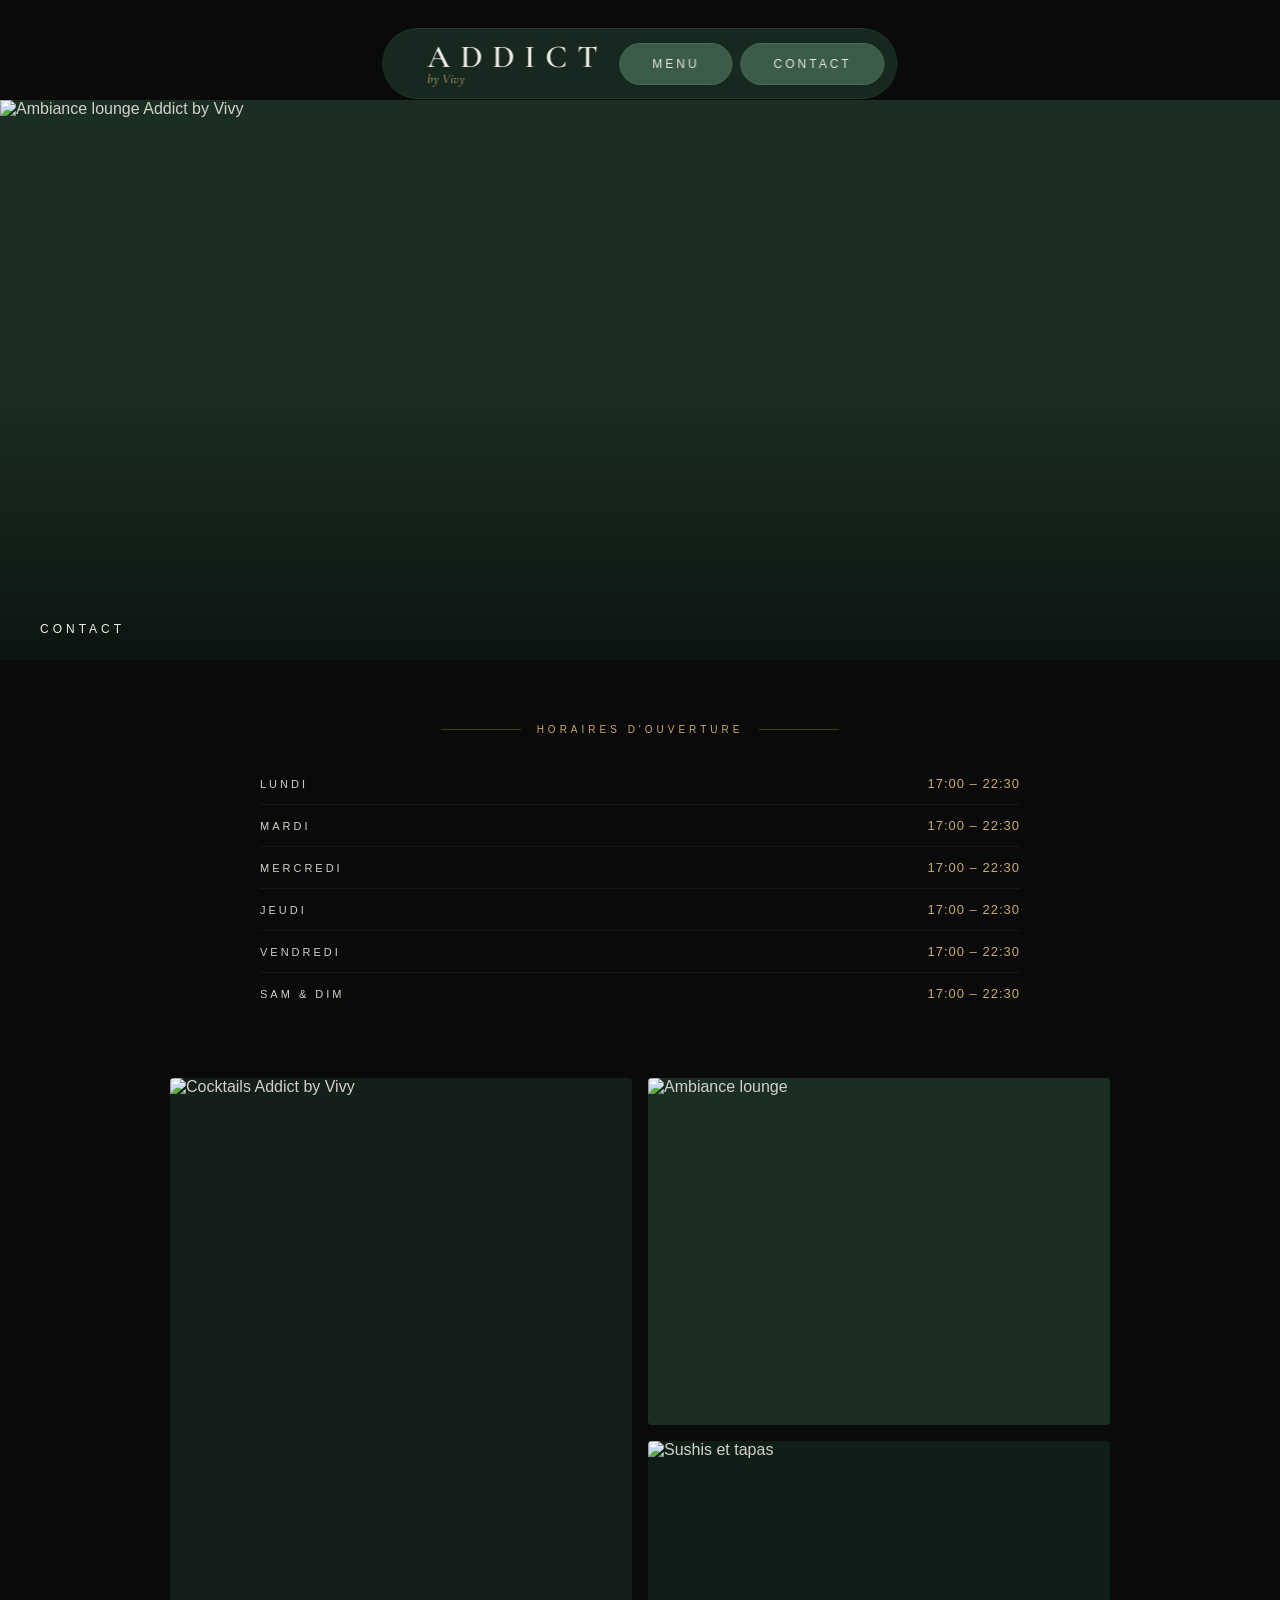
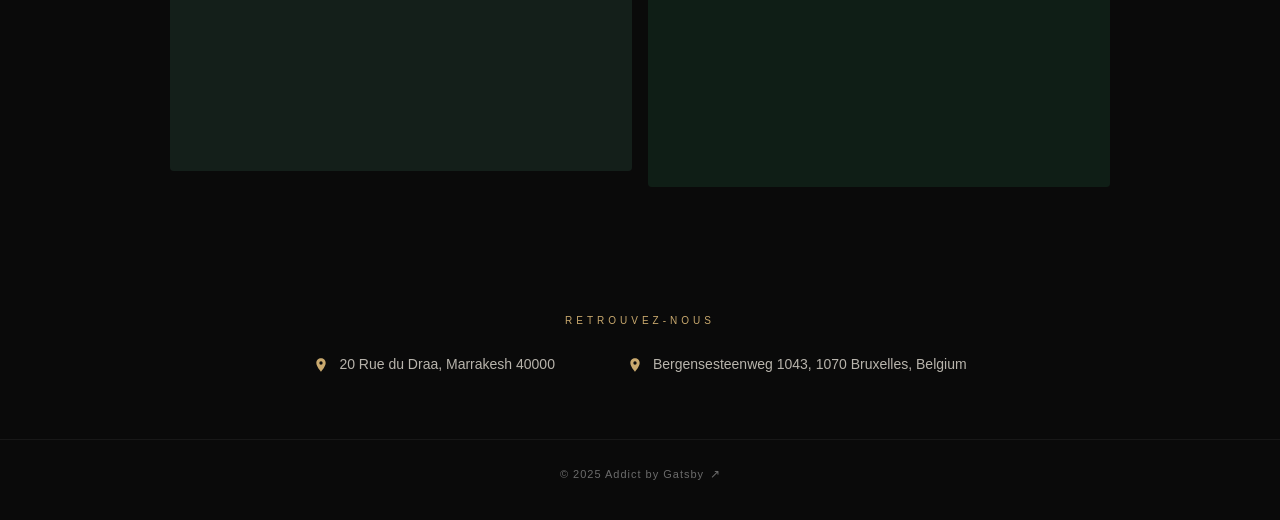
==== contact.html @ 068d5b38 "v1" ====
<!DOCTYPE html>
<html lang="fr">
<head>
  <meta charset="UTF-8">
  <meta name="viewport" content="width=device-width, initial-scale=1.0, viewport-fit=cover">
  <meta name="description" content="Contact — Addict by Vivy. Horaires d'ouverture, adresses Marrakech & Bruxelles.">
  <meta name="theme-color" content="#0a0a0a">
  <title>Contact — Addict by Gatsby</title>
  <link rel="icon" type="image/svg+xml" href="assets/favicon.svg">
  <link rel="preconnect" href="https://fonts.googleapis.com">
  <link rel="preconnect" href="https://fonts.gstatic.com" crossorigin>
  <link href="https://fonts.googleapis.com/css2?family=Cormorant+Garamond:ital,wght@0,400;0,600;1,400&display=swap" rel="stylesheet">
  <!-- Neue Montreal via Bunny Fonts -->
  <link rel="preconnect" href="https://fonts.bunny.net">
  <link href="https://fonts.bunny.net/css?family=neue-montreal:300,400,500&display=swap" rel="stylesheet">
  <style>
    *, *::before, *::after { box-sizing: border-box; margin: 0; padding: 0; }

    html {
      scroll-behavior: smooth;
    }

    body {
      background: #0a0a0a;
      color: #d4d0c8;
      font-family: 'Neue Montreal', 'Montserrat', sans-serif;
      -webkit-font-smoothing: antialiased;
      min-height: 100vh;
    }

    /* ===================== NAVBAR ===================== */
    .navbar {
      position: fixed;
      top: 8px;
      left: 8px;
      right: 8px;
      z-index: 100;
      display: flex;
      align-items: center;
      justify-content: space-between;
      gap: 12px;
      background: rgba(27, 51, 39, 0.75);
      backdrop-filter: blur(14px);
      -webkit-backdrop-filter: blur(14px);
      border: 1px solid rgba(42, 77, 58, 0.5);
      border-radius: 50px;
      padding: 7px 7px 7px 20px;
    }

    .logo {
      display: flex;
      flex-direction: column;
      line-height: 1;
      text-decoration: none;
      flex-shrink: 0;
    }

    .logo__main {
      font-family: 'Cormorant Garamond', serif;
      font-weight: 600;
      font-size: 17px;
      letter-spacing: 4px;
      color: #f0ede8;
      text-transform: uppercase;
    }

    .logo__sub {
      font-family: 'Cormorant Garamond', serif;
      font-weight: 400;
      font-style: italic;
      font-size: 9px;
      color: #c9a96e;
      margin-top: -1px;
    }

    .navbar__btns {
      display: flex;
      gap: 6px;
      flex-shrink: 0;
    }

    .pill-btn {
      display: inline-flex;
      align-items: center;
      justify-content: center;
      text-decoration: none;
      font-family: 'Neue Montreal', 'Montserrat', sans-serif;
      font-size: 9px;
      font-weight: 500;
      letter-spacing: 2px;
      text-transform: uppercase;
      color: #e8e4de;
      background: #3a5c48;
      border: 1px solid #4a6e58;
      padding: 10px 18px;
      border-radius: 50px;
      transition: all 0.3s ease;
      cursor: pointer;
    }

    .pill-btn:hover {
      background: #476b55;
      border-color: #5a7e68;
    }

    .pill-btn:focus-visible,
    .logo:focus-visible {
      outline: 2px solid #c9a96e;
      outline-offset: 4px;
    }

    /* ===================== HERO ===================== */
    .hero {
      position: relative;
      width: 100%;
      /* Account for navbar height */
      padding-top: 64px;
    }

    .hero__img-wrap {
      position: relative;
      width: 100%;
      aspect-ratio: 4 / 3;
      overflow: hidden;
    }

    .hero__img-wrap img {
      width: 100%;
      height: 100%;
      object-fit: cover;
      display: block;
    }

    /* Dark gradient overlay bottom of hero */
    .hero__img-wrap::after {
      content: '';
      position: absolute;
      inset: 0;
      background: linear-gradient(
        180deg,
        rgba(0,0,0,0) 50%,
        rgba(0,0,0,0.55) 100%
      );
      pointer-events: none;
    }

    /* "CONTACT" label bottom-left of hero image */
    .hero__label {
      position: absolute;
      bottom: 16px;
      left: 16px;
      font-family: 'Neue Montreal', 'Montserrat', sans-serif;
      font-size: 10px;
      font-weight: 500;
      letter-spacing: 3px;
      text-transform: uppercase;
      color: #f0ede8;
      z-index: 2;
    }

    /* ===================== HORAIRES SECTION ===================== */
    .horaires {
      padding: 40px 24px;
    }

    .horaires__heading {
      display: flex;
      align-items: center;
      justify-content: center;
      gap: 16px;
      margin-bottom: 28px;
    }

    .horaires__line {
      flex: 1;
      height: 1px;
      background: rgba(201,169,110,0.3);
      max-width: 80px;
    }

    .horaires__title {
      font-family: 'Neue Montreal', 'Montserrat', sans-serif;
      font-size: 9px;
      font-weight: 500;
      letter-spacing: 3px;
      text-transform: uppercase;
      color: #c9a96e;
      white-space: nowrap;
    }

    .horaires__table {
      width: 100%;
      border-collapse: collapse;
    }

    .horaires__table tr {
      border-bottom: 1px solid rgba(255,255,255,0.05);
    }

    .horaires__table tr:last-child {
      border-bottom: none;
    }

    .horaires__table td {
      padding: 10px 0;
      font-family: 'Neue Montreal', 'Montserrat', sans-serif;
      font-size: 12px;
      font-weight: 400;
      color: #b8b4ac;
      letter-spacing: 0.5px;
    }

    .horaires__table td:first-child {
      text-align: left;
      text-transform: uppercase;
      font-size: 10px;
      letter-spacing: 2px;
      color: #d4d0c8;
      padding-right: 20px;
    }

    .horaires__table td:last-child {
      text-align: right;
      color: #c9a96e;
      font-size: 11px;
      letter-spacing: 1px;
    }

    /* ===================== PHOTO GRID ===================== */
    .photo-grid {
      padding: 0 16px 40px;
      display: grid;
      grid-template-columns: 1fr 1fr;
      grid-template-rows: auto auto;
      gap: 8px;
    }

    .photo-grid__item {
      overflow: hidden;
      border-radius: 4px;
      background: #111;
    }

    /* Large item spans full width (left column, 2 rows) */
    .photo-grid__item--large {
      grid-column: 1 / 2;
      grid-row: 1 / 3;
      aspect-ratio: 3 / 4;
    }

    .photo-grid__item--sm {
      grid-column: 2 / 3;
      aspect-ratio: 1 / 1;
    }

    .photo-grid__item img {
      width: 100%;
      height: 100%;
      object-fit: cover;
      display: block;
      transition: transform 0.6s ease;
    }

    .photo-grid__item:hover img {
      transform: scale(1.04);
    }

    /* ===================== RETROUVEZ-NOUS ===================== */
    .addresses {
      padding: 32px 24px 16px;
    }

    .addresses__tag {
      display: block;
      text-align: center;
      font-family: 'Neue Montreal', 'Montserrat', sans-serif;
      font-size: 9px;
      font-weight: 500;
      letter-spacing: 3px;
      text-transform: uppercase;
      color: #c9a96e;
      margin-bottom: 20px;
    }

    .addresses__list {
      display: flex;
      flex-direction: column;
      gap: 12px;
    }

    .addresses__item {
      display: flex;
      align-items: flex-start;
      gap: 10px;
      color: #b8b4ac;
      font-family: 'Neue Montreal', 'Montserrat', sans-serif;
      font-size: 12px;
      font-weight: 300;
      line-height: 1.5;
      text-decoration: none;
      transition: color 0.3s ease;
    }

    .addresses__item:hover {
      color: #c9a96e;
    }

    .addresses__pin {
      width: 14px;
      height: 14px;
      flex-shrink: 0;
      color: #c9a96e;
      margin-top: 2px;
    }

    /* ===================== FOOTER ===================== */
    .site-footer {
      margin-top: 40px;
      padding: 20px 24px 32px;
      display: flex;
      align-items: center;
      justify-content: center;
      gap: 6px;
      border-top: 1px solid rgba(255,255,255,0.06);
    }

    .site-footer__text {
      font-family: 'Neue Montreal', 'Montserrat', sans-serif;
      font-size: 10px;
      font-weight: 400;
      letter-spacing: 1px;
      color: #6b6b6b;
    }

    .site-footer__arrow {
      color: #6b6b6b;
      font-size: 12px;
      line-height: 1;
      text-decoration: none;
      transition: color 0.3s ease;
    }

    .site-footer__arrow:hover {
      color: #c9a96e;
    }

    /* ===================== DESKTOP ===================== */
    @media (min-width: 769px) {
      /* Navbar */
      .navbar {
        top: 24px;
        left: 50%;
        right: auto;
        transform: translateX(-50%);
        width: auto;
        max-width: calc(100% - 48px);
        padding: 10px 10px 10px 36px;
        white-space: nowrap;
      }

      .logo__main {
        font-size: 28px;
        letter-spacing: 8px;
      }

      .logo__sub {
        font-size: 12px;
        margin-top: 0;
      }

      .navbar__btns { gap: 8px; }

      .pill-btn {
        font-size: 11px;
        letter-spacing: 2.5px;
        padding: 12px 28px;
      }

      /* Hero */
      .hero {
        padding-top: 100px;
      }

      .hero__img-wrap {
        aspect-ratio: 16 / 7;
        max-height: 520px;
      }

      .hero__label {
        font-size: 12px;
        letter-spacing: 4px;
        bottom: 24px;
        left: 40px;
      }

      /* Horaires */
      .horaires {
        padding: 64px 0;
        max-width: 680px;
        margin: 0 auto;
      }

      .horaires__title {
        font-size: 10px;
        letter-spacing: 4px;
      }

      .horaires__table td {
        font-size: 13px;
        padding: 13px 0;
      }

      .horaires__table td:first-child {
        font-size: 11px;
        letter-spacing: 3px;
      }

      .horaires__table td:last-child {
        font-size: 13px;
      }

      /* Photo grid */
      .photo-grid {
        max-width: 900px;
        margin: 0 auto;
        padding: 0 40px 64px;
        gap: 12px;
      }

      .photo-grid__item--large {
        aspect-ratio: 2 / 3;
      }

      .photo-grid__item--sm {
        aspect-ratio: 4 / 3;
      }

      /* Addresses */
      .addresses {
        max-width: 680px;
        margin: 0 auto;
        padding: 48px 0 24px;
      }

      .addresses__tag {
        font-size: 10px;
        letter-spacing: 4px;
        margin-bottom: 28px;
      }

      .addresses__list {
        flex-direction: row;
        justify-content: center;
        gap: 48px;
      }

      .addresses__item {
        font-size: 13px;
        align-items: center;
      }

      .addresses__pin {
        width: 16px;
        height: 16px;
        margin-top: 0;
      }

      /* Footer */
      .site-footer {
        padding: 28px 40px 40px;
      }

      .site-footer__text {
        font-size: 11px;
      }
    }

    @media (min-width: 1200px) {
      .navbar {
        top: 28px;
        width: auto;
        padding: 12px 12px 12px 44px;
      }

      .logo__main {
        font-size: 32px;
        letter-spacing: 10px;
      }

      .logo__sub {
        font-size: 13px;
      }

      .pill-btn {
        font-size: 12px;
        letter-spacing: 3px;
        padding: 13px 32px;
      }

      .hero__img-wrap {
        max-height: 620px;
      }

      .horaires {
        max-width: 760px;
      }

      .photo-grid {
        max-width: 1100px;
        padding: 0 80px 80px;
        gap: 16px;
      }

      .addresses {
        max-width: 760px;
      }

      .addresses__list {
        gap: 72px;
      }

      .addresses__item {
        font-size: 14px;
      }
    }
  </style>
</head>
<body>

  <!-- ===== NAVBAR (same as index) ===== -->
  <nav class="navbar" aria-label="Navigation principale">
    <a href="index.html" class="logo" aria-label="Addict by Vivy - Accueil">
      <span class="logo__main">ADDICT</span>
      <span class="logo__sub">by Vivy</span>
    </a>
    <div class="navbar__btns">
      <a href="menu.html" class="pill-btn">Menu</a>
      <a href="contact.html" class="pill-btn">Contact</a>
    </div>
  </nav>

  <!-- ===== HERO IMAGE ===== -->
  <section class="hero">
    <div class="hero__img-wrap">
      <!--
        Replace src with your actual hero image.
        Using a placeholder that matches the dark green lounge aesthetic.
      -->
      <img
        src="assets/contact/hero-contact.jpg"
        alt="Ambiance lounge Addict by Vivy"
        onerror="this.style.background='#1a2e23'; this.removeAttribute('src')"
      >
      <span class="hero__label">CONTACT</span>
    </div>
  </section>

  <!-- ===== HORAIRES D'OUVERTURE ===== -->
  <section class="horaires" aria-label="Horaires d'ouverture">
    <div class="horaires__heading">
      <span class="horaires__line"></span>
      <span class="horaires__title">Horaires d'ouverture</span>
      <span class="horaires__line"></span>
    </div>

    <table class="horaires__table" aria-label="Tableau des horaires d'ouverture">
      <tbody>
        <tr>
          <td>Lundi</td>
          <td>17:00 – 22:30</td>
        </tr>
        <tr>
          <td>Mardi</td>
          <td>17:00 – 22:30</td>
        </tr>
        <tr>
          <td>Mercredi</td>
          <td>17:00 – 22:30</td>
        </tr>
        <tr>
          <td>Jeudi</td>
          <td>17:00 – 22:30</td>
        </tr>
        <tr>
          <td>Vendredi</td>
          <td>17:00 – 22:30</td>
        </tr>
        <tr>
          <td>Sam &amp; Dim</td>
          <td>17:00 – 22:30</td>
        </tr>
      </tbody>
    </table>
  </section>

  <!-- ===== PHOTO GRID ===== -->
  <section class="photo-grid" aria-label="Galerie photos">
    <!-- Large left image -->
    <div class="photo-grid__item photo-grid__item--large">
      <img
        src="assets/contact/gallery-1.jpg"
        alt="Cocktails Addict by Vivy"
        onerror="this.style.background='#141f1a'; this.removeAttribute('src')"
      >
    </div>
    <!-- Top right -->
    <div class="photo-grid__item photo-grid__item--sm">
      <img
        src="assets/contact/gallery-2.jpg"
        alt="Ambiance lounge"
        onerror="this.style.background='#1a2e23'; this.removeAttribute('src')"
      >
    </div>
    <!-- Bottom right -->
    <div class="photo-grid__item photo-grid__item--sm">
      <img
        src="assets/contact/gallery-3.jpg"
        alt="Sushis et tapas"
        onerror="this.style.background='#0f1e16'; this.removeAttribute('src')"
      >
    </div>
  </section>

  <!-- ===== RETROUVEZ-NOUS ===== -->
  <section class="addresses" aria-label="Nos adresses">
    <span class="addresses__tag">Retrouvez-nous</span>
    <div class="addresses__list">
      <a
        href="https://maps.google.com/?q=20+Rue+du+Draa+Marrakech"
        target="_blank"
        rel="noopener noreferrer"
        class="addresses__item"
      >
        <svg class="addresses__pin" viewBox="0 0 24 24" fill="currentColor" aria-hidden="true">
          <path d="M12 2C8.13 2 5 5.13 5 9c0 5.25 7 13 7 13s7-7.75 7-13c0-3.87-3.13-7-7-7zm0 9.5a2.5 2.5 0 110-5 2.5 2.5 0 010 5z"/>
        </svg>
        <span>20 Rue du Draa, Marrakesh 40000</span>
      </a>
      <a
        href="https://maps.google.com/?q=Bergensesteenweg+1043+1070+Bruxelles"
        target="_blank"
        rel="noopener noreferrer"
        class="addresses__item"
      >
        <svg class="addresses__pin" viewBox="0 0 24 24" fill="currentColor" aria-hidden="true">
          <path d="M12 2C8.13 2 5 5.13 5 9c0 5.25 7 13 7 13s7-7.75 7-13c0-3.87-3.13-7-7-7zm0 9.5a2.5 2.5 0 110-5 2.5 2.5 0 010 5z"/>
        </svg>
        <span>Bergensesteenweg 1043, 1070 Bruxelles, Belgium</span>
      </a>
    </div>
  </section>

  <!-- ===== FOOTER ===== -->
  <footer class="site-footer">
    <span class="site-footer__text">© 2025 Addict by Gatsby</span>
    <a href="#" class="site-footer__arrow" aria-label="Retour en haut de page">↗</a>
  </footer>

</body>
</html>
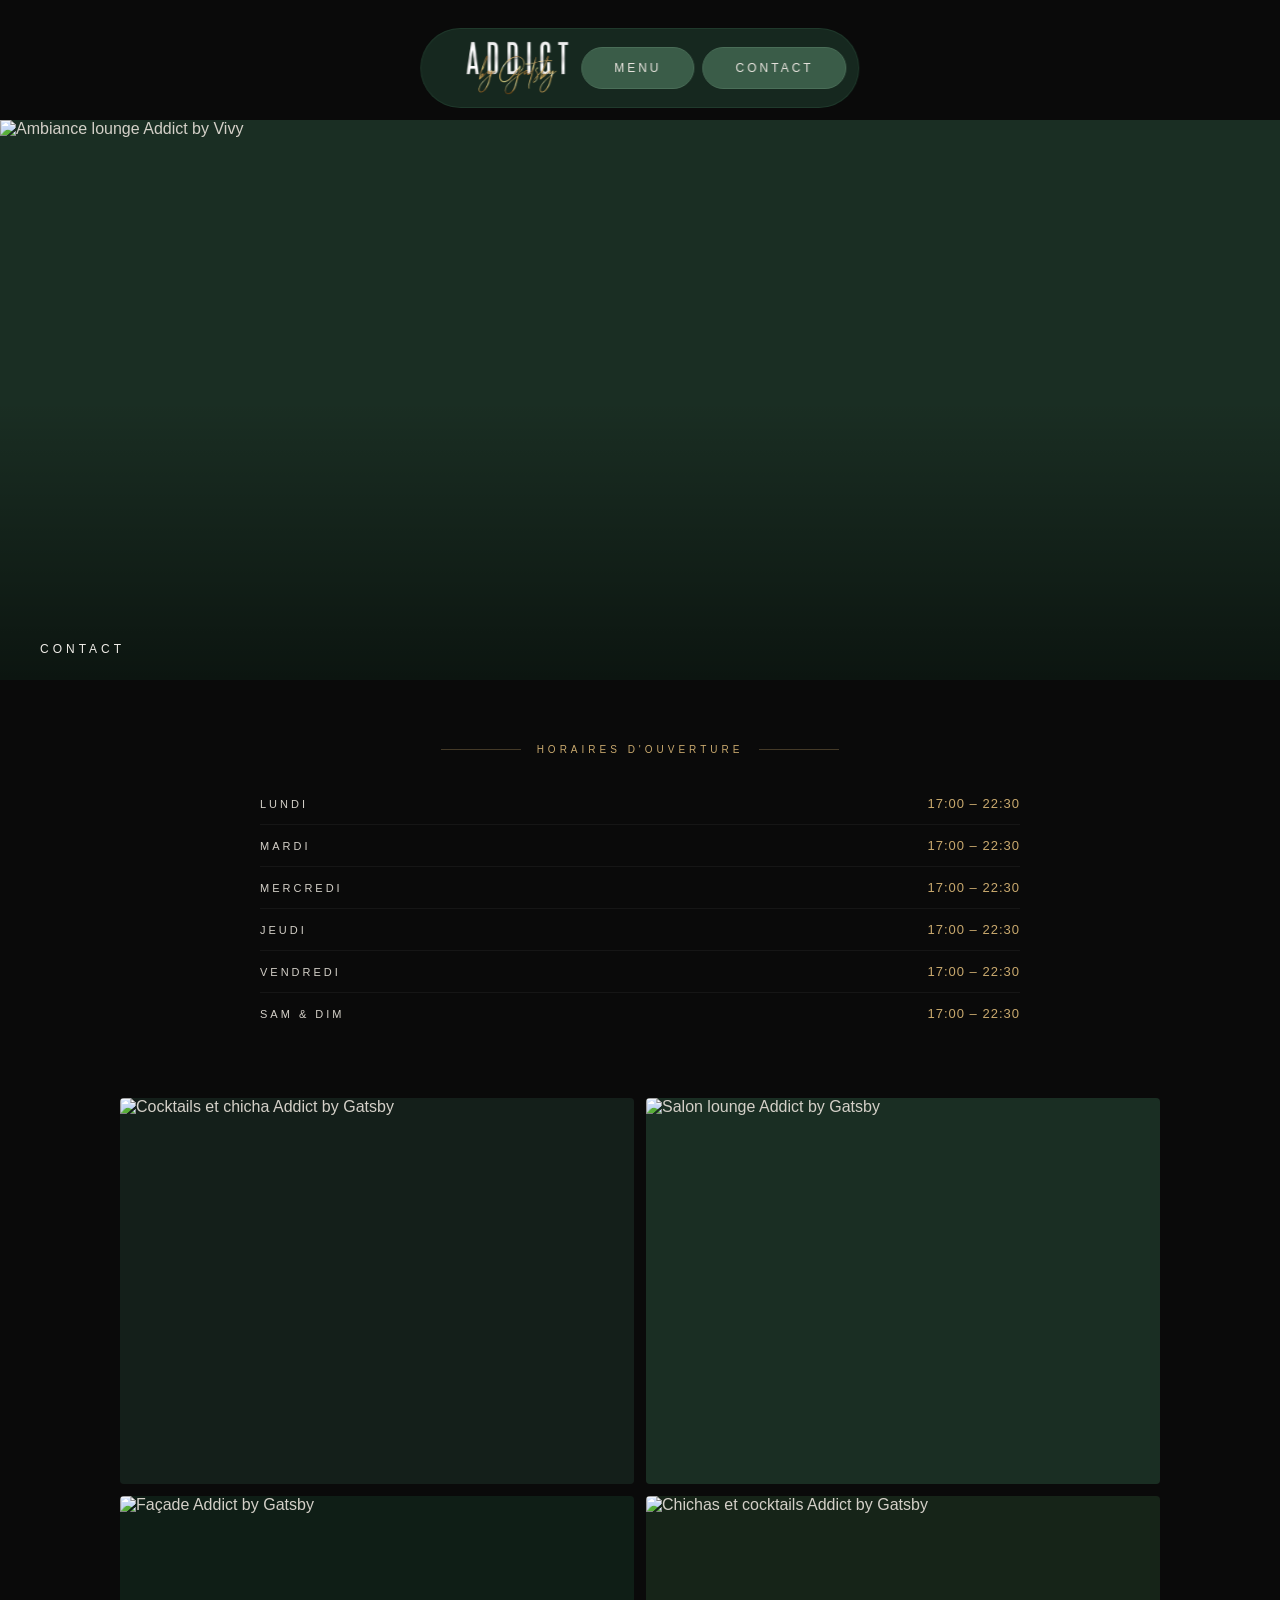
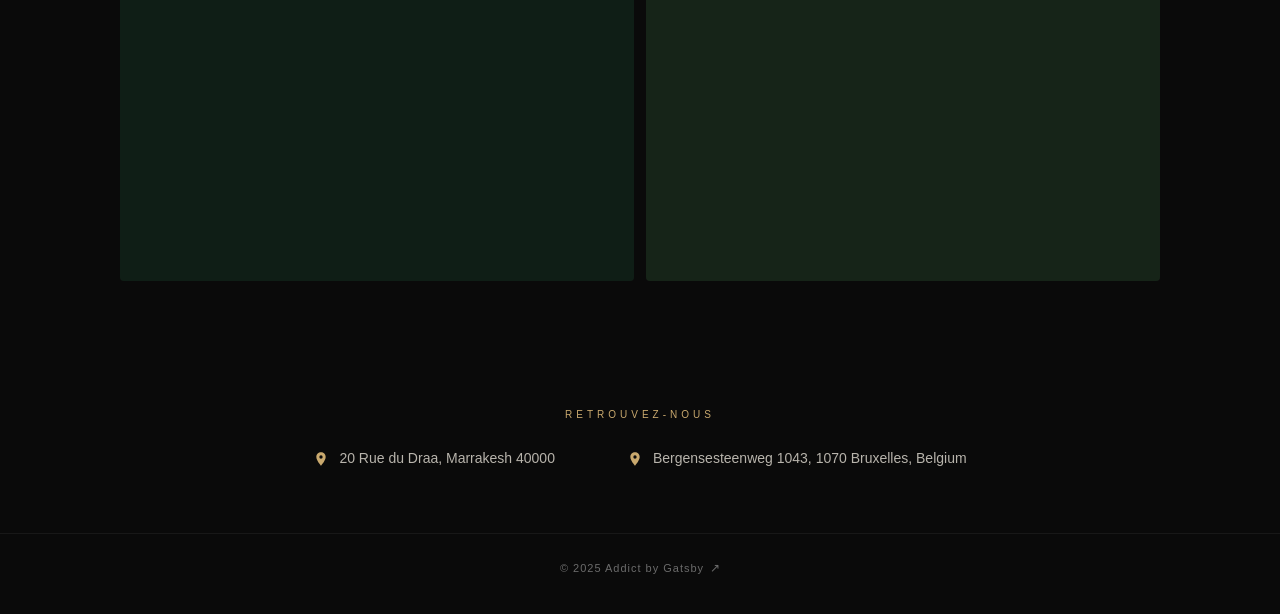
==== commit 2d5e08b2: "ajout de la page contact" ====
--- a/contact.html
+++ b/contact.html
@@ -49,28 +49,18 @@
 
     .logo {
       display: flex;
-      flex-direction: column;
-      line-height: 1;
+      align-items: center;
       text-decoration: none;
       flex-shrink: 0;
-    }
-
-    .logo__main {
-      font-family: 'Cormorant Garamond', serif;
-      font-weight: 600;
-      font-size: 17px;
-      letter-spacing: 4px;
-      color: #f0ede8;
-      text-transform: uppercase;
-    }
-
-    .logo__sub {
-      font-family: 'Cormorant Garamond', serif;
-      font-weight: 400;
-      font-style: italic;
-      font-size: 9px;
-      color: #c9a96e;
-      margin-top: -1px;
+      border: none;
+      outline: none;
+    }
+
+    .logo__img {
+      height: 36px;
+      width: auto;
+      display: block;
+      object-fit: contain;
     }
 
     .navbar__btns {
@@ -232,24 +222,13 @@
       display: grid;
       grid-template-columns: 1fr 1fr;
       grid-template-rows: auto auto;
-      gap: 8px;
+      gap: 6px;
     }
 
     .photo-grid__item {
       overflow: hidden;
       border-radius: 4px;
       background: #111;
-    }
-
-    /* Large item spans full width (left column, 2 rows) */
-    .photo-grid__item--large {
-      grid-column: 1 / 2;
-      grid-row: 1 / 3;
-      aspect-ratio: 3 / 4;
-    }
-
-    .photo-grid__item--sm {
-      grid-column: 2 / 3;
       aspect-ratio: 1 / 1;
     }
 
@@ -358,14 +337,8 @@
         white-space: nowrap;
       }
 
-      .logo__main {
-        font-size: 28px;
-        letter-spacing: 8px;
-      }
-
-      .logo__sub {
-        font-size: 12px;
-        margin-top: 0;
+      .logo__img {
+        height: 48px;
       }
 
       .navbar__btns { gap: 8px; }
@@ -378,7 +351,7 @@
 
       /* Hero */
       .hero {
-        padding-top: 100px;
+        padding-top: 120px;
       }
 
       .hero__img-wrap {
@@ -421,17 +394,13 @@
 
       /* Photo grid */
       .photo-grid {
-        max-width: 900px;
+        max-width: 1100px;
         margin: 0 auto;
         padding: 0 40px 64px;
-        gap: 12px;
-      }
-
-      .photo-grid__item--large {
-        aspect-ratio: 2 / 3;
-      }
-
-      .photo-grid__item--sm {
+        gap: 10px;
+      }
+
+      .photo-grid__item {
         aspect-ratio: 4 / 3;
       }
 
@@ -482,13 +451,8 @@
         padding: 12px 12px 12px 44px;
       }
 
-      .logo__main {
-        font-size: 32px;
-        letter-spacing: 10px;
-      }
-
-      .logo__sub {
-        font-size: 13px;
+      .logo__img {
+        height: 54px;
       }
 
       .pill-btn {
@@ -506,9 +470,9 @@
       }
 
       .photo-grid {
-        max-width: 1100px;
+        max-width: 1200px;
         padding: 0 80px 80px;
-        gap: 16px;
+        gap: 12px;
       }
 
       .addresses {
@@ -530,8 +494,7 @@
   <!-- ===== NAVBAR (same as index) ===== -->
   <nav class="navbar" aria-label="Navigation principale">
     <a href="index.html" class="logo" aria-label="Addict by Vivy - Accueil">
-      <span class="logo__main">ADDICT</span>
-      <span class="logo__sub">by Vivy</span>
+      <img src="assets/logo.png" alt="Addict by Gatsby" class="logo__img">
     </a>
     <div class="navbar__btns">
       <a href="menu.html" class="pill-btn">Menu</a>
@@ -593,31 +556,23 @@
     </table>
   </section>
 
-  <!-- ===== PHOTO GRID ===== -->
+  <!-- ===== PHOTO GRID 2×2 ===== -->
   <section class="photo-grid" aria-label="Galerie photos">
-    <!-- Large left image -->
-    <div class="photo-grid__item photo-grid__item--large">
-      <img
-        src="assets/contact/gallery-1.jpg"
-        alt="Cocktails Addict by Vivy"
-        onerror="this.style.background='#141f1a'; this.removeAttribute('src')"
-      >
-    </div>
-    <!-- Top right -->
-    <div class="photo-grid__item photo-grid__item--sm">
-      <img
-        src="assets/contact/gallery-2.jpg"
-        alt="Ambiance lounge"
-        onerror="this.style.background='#1a2e23'; this.removeAttribute('src')"
-      >
-    </div>
-    <!-- Bottom right -->
-    <div class="photo-grid__item photo-grid__item--sm">
-      <img
-        src="assets/contact/gallery-3.jpg"
-        alt="Sushis et tapas"
-        onerror="this.style.background='#0f1e16'; this.removeAttribute('src')"
-      >
+    <div class="photo-grid__item">
+      <img src="assets/gallery/photo-1.jpg" alt="Cocktails et chicha Addict by Gatsby"
+        onerror="this.style.background='#141f1a'; this.removeAttribute('src')">
+    </div>
+    <div class="photo-grid__item">
+      <img src="assets/gallery/photo-2.jpg" alt="Salon lounge Addict by Gatsby"
+        onerror="this.style.background='#1a2e23'; this.removeAttribute('src')">
+    </div>
+    <div class="photo-grid__item">
+      <img src="assets/gallery/photo-3.jpg" alt="Façade Addict by Gatsby"
+        onerror="this.style.background='#0f1e16'; this.removeAttribute('src')">
+    </div>
+    <div class="photo-grid__item">
+      <img src="assets/gallery/photo-4.jpg" alt="Chichas et cocktails Addict by Gatsby"
+        onerror="this.style.background='#162418'; this.removeAttribute('src')">
     </div>
   </section>
 
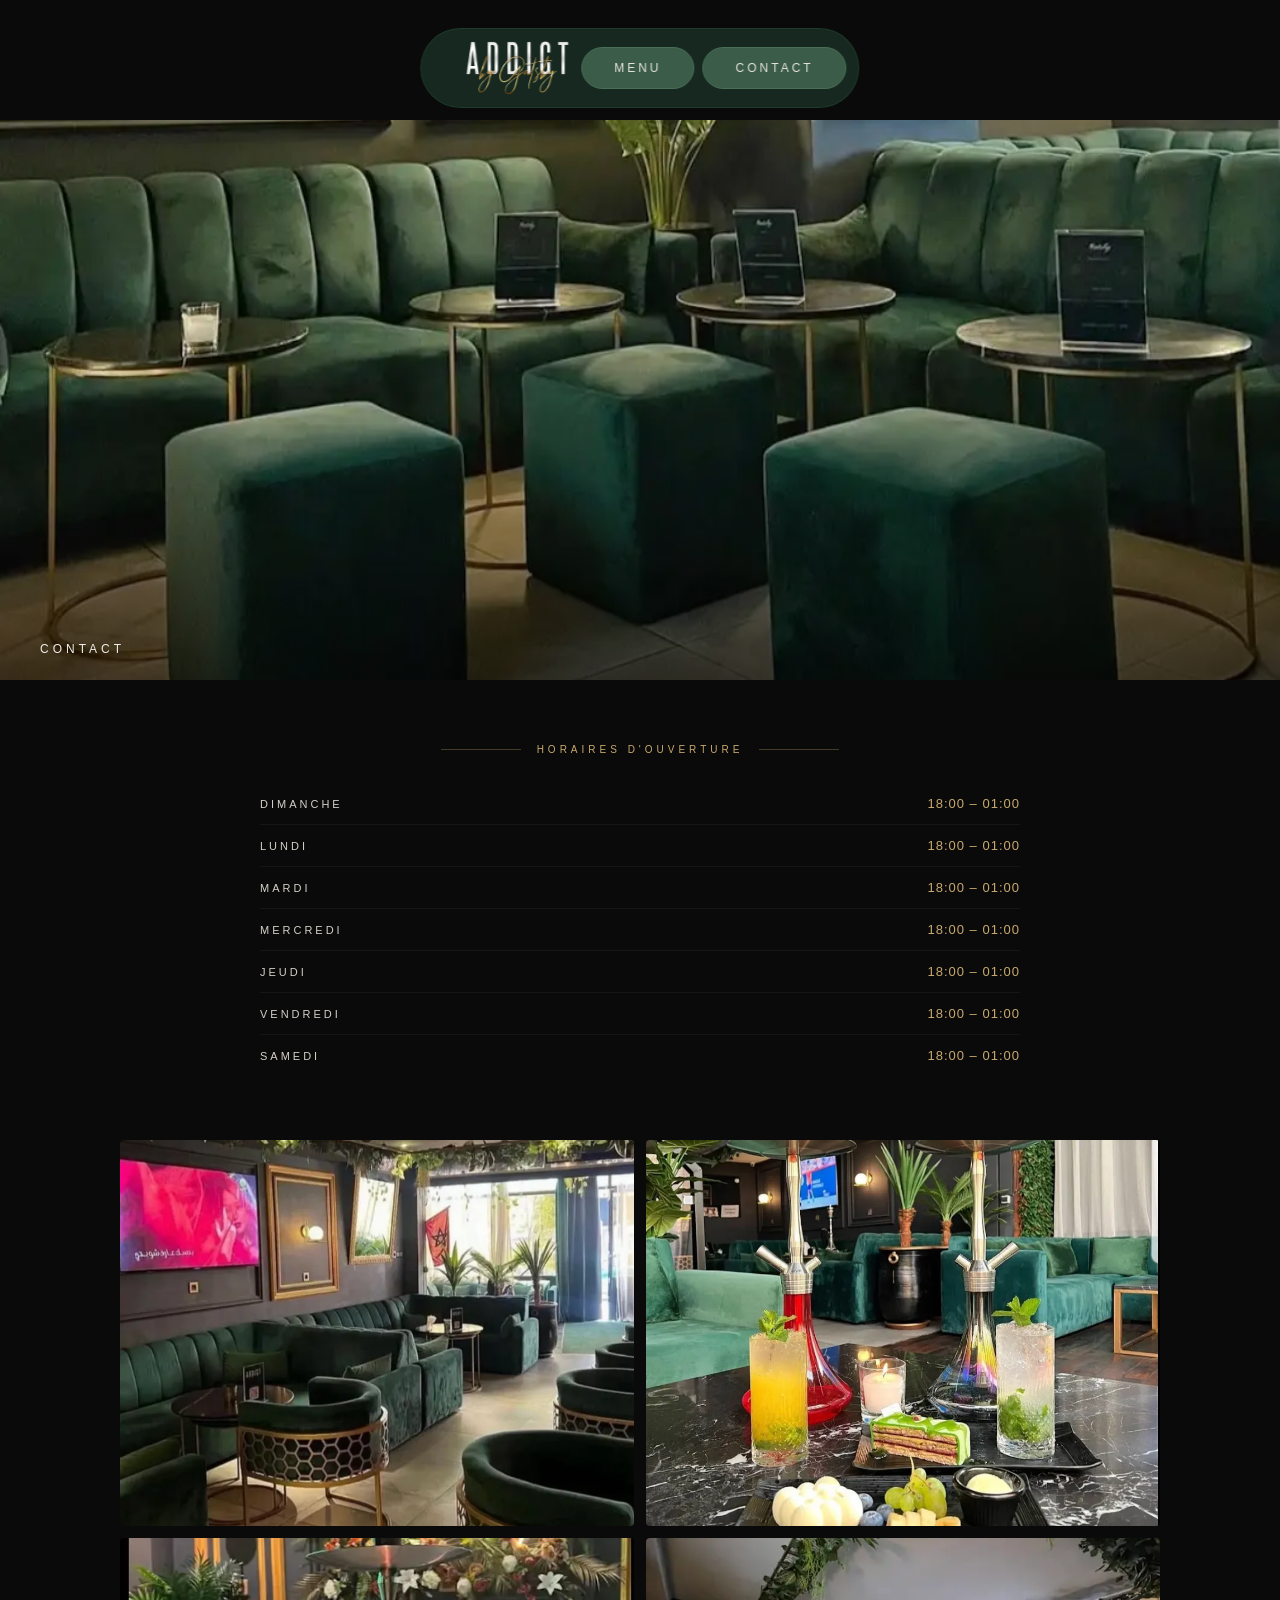
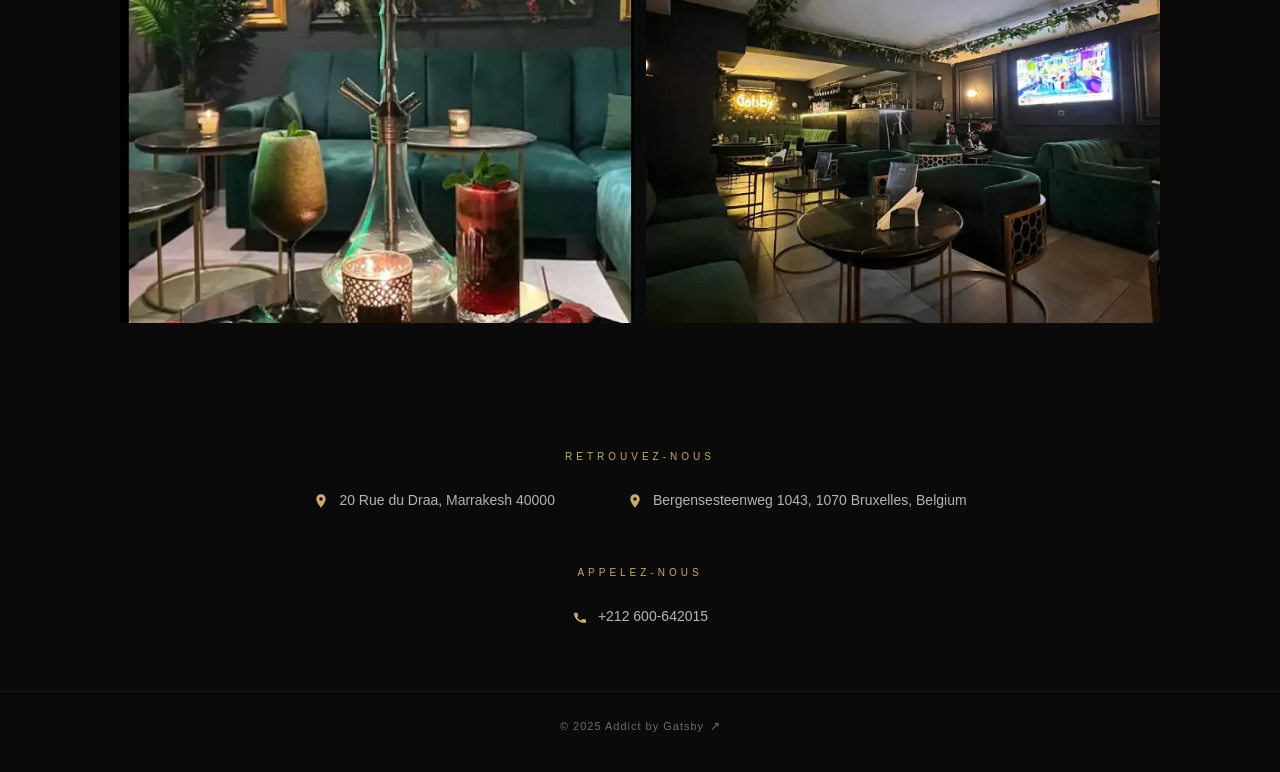
==== commit 1b289624: "menu page" ====
--- a/contact.html
+++ b/contact.html
@@ -3,7 +3,7 @@
 <head>
   <meta charset="UTF-8">
   <meta name="viewport" content="width=device-width, initial-scale=1.0, viewport-fit=cover">
-  <meta name="description" content="Contact — Addict by Vivy. Horaires d'ouverture, adresses Marrakech & Bruxelles.">
+  <meta name="description" content="Contact — Addict by Gatsby. Horaires d'ouverture, adresses Marrakech & Bruxelles.">
   <meta name="theme-color" content="#0a0a0a">
   <title>Contact — Addict by Gatsby</title>
   <link rel="icon" type="image/svg+xml" href="assets/favicon.svg">
@@ -103,7 +103,6 @@
     .hero {
       position: relative;
       width: 100%;
-      /* Account for navbar height */
       padding-top: 64px;
     }
 
@@ -121,7 +120,6 @@
       display: block;
     }
 
-    /* Dark gradient overlay bottom of hero */
     .hero__img-wrap::after {
       content: '';
       position: absolute;
@@ -134,7 +132,6 @@
       pointer-events: none;
     }
 
-    /* "CONTACT" label bottom-left of hero image */
     .hero__label {
       position: absolute;
       bottom: 16px;
@@ -292,6 +289,53 @@
       margin-top: 2px;
     }
 
+    /* ===================== APPELEZ-NOUS ===================== */
+    .phone {
+      padding: 32px 24px 16px;
+    }
+
+    .phone__tag {
+      display: block;
+      text-align: center;
+      font-family: 'Neue Montreal', 'Montserrat', sans-serif;
+      font-size: 9px;
+      font-weight: 500;
+      letter-spacing: 3px;
+      text-transform: uppercase;
+      color: #c9a96e;
+      margin-bottom: 20px;
+    }
+
+    .phone__list {
+      display: flex;
+      flex-direction: column;
+      gap: 12px;
+    }
+
+    .phone__item {
+      display: flex;
+      align-items: center;
+      gap: 10px;
+      color: #b8b4ac;
+      font-family: 'Neue Montreal', 'Montserrat', sans-serif;
+      font-size: 12px;
+      font-weight: 300;
+      line-height: 1.5;
+      text-decoration: none;
+      transition: color 0.3s ease;
+    }
+
+    .phone__item:hover {
+      color: #c9a96e;
+    }
+
+    .phone__icon {
+      width: 14px;
+      height: 14px;
+      flex-shrink: 0;
+      color: #c9a96e;
+    }
+
     /* ===================== FOOTER ===================== */
     .site-footer {
       margin-top: 40px;
@@ -325,7 +369,6 @@
 
     /* ===================== DESKTOP ===================== */
     @media (min-width: 769px) {
-      /* Navbar */
       .navbar {
         top: 24px;
         left: 50%;
@@ -337,10 +380,7 @@
         white-space: nowrap;
       }
 
-      .logo__img {
-        height: 48px;
-      }
-
+      .logo__img { height: 48px; }
       .navbar__btns { gap: 8px; }
 
       .pill-btn {
@@ -349,10 +389,7 @@
         padding: 12px 28px;
       }
 
-      /* Hero */
-      .hero {
-        padding-top: 120px;
-      }
+      .hero { padding-top: 120px; }
 
       .hero__img-wrap {
         aspect-ratio: 16 / 7;
@@ -366,33 +403,18 @@
         left: 40px;
       }
 
-      /* Horaires */
       .horaires {
         padding: 64px 0;
         max-width: 680px;
         margin: 0 auto;
       }
 
-      .horaires__title {
-        font-size: 10px;
-        letter-spacing: 4px;
-      }
-
-      .horaires__table td {
-        font-size: 13px;
-        padding: 13px 0;
-      }
-
-      .horaires__table td:first-child {
-        font-size: 11px;
-        letter-spacing: 3px;
-      }
-
-      .horaires__table td:last-child {
-        font-size: 13px;
-      }
-
-      /* Photo grid */
+      .horaires__title { font-size: 10px; letter-spacing: 4px; }
+
+      .horaires__table td { font-size: 13px; padding: 13px 0; }
+      .horaires__table td:first-child { font-size: 11px; letter-spacing: 3px; }
+      .horaires__table td:last-child { font-size: 13px; }
+
       .photo-grid {
         max-width: 1100px;
         margin: 0 auto;
@@ -400,11 +422,8 @@
         gap: 10px;
       }
 
-      .photo-grid__item {
-        aspect-ratio: 4 / 3;
-      }
-
-      /* Addresses */
+      .photo-grid__item { aspect-ratio: 4 / 3; }
+
       .addresses {
         max-width: 680px;
         margin: 0 auto;
@@ -428,20 +447,36 @@
         align-items: center;
       }
 
-      .addresses__pin {
-        width: 16px;
-        height: 16px;
-        margin-top: 0;
-      }
-
-      /* Footer */
-      .site-footer {
-        padding: 28px 40px 40px;
-      }
-
-      .site-footer__text {
-        font-size: 11px;
-      }
+      .addresses__pin { width: 16px; height: 16px; margin-top: 0; }
+
+      /* Phone desktop */
+      .phone {
+        max-width: 680px;
+        margin: 0 auto;
+        padding: 32px 0 24px;
+      }
+
+      .phone__tag {
+        font-size: 10px;
+        letter-spacing: 4px;
+        margin-bottom: 28px;
+      }
+
+      .phone__list {
+        flex-direction: row;
+        justify-content: center;
+        gap: 48px;
+      }
+
+      .phone__item {
+        font-size: 13px;
+        align-items: center;
+      }
+
+      .phone__icon { width: 16px; height: 16px; }
+
+      .site-footer { padding: 28px 40px 40px; }
+      .site-footer__text { font-size: 11px; }
     }
 
     @media (min-width: 1200px) {
@@ -451,9 +486,7 @@
         padding: 12px 12px 12px 44px;
       }
 
-      .logo__img {
-        height: 54px;
-      }
+      .logo__img { height: 54px; }
 
       .pill-btn {
         font-size: 12px;
@@ -461,13 +494,9 @@
         padding: 13px 32px;
       }
 
-      .hero__img-wrap {
-        max-height: 620px;
-      }
-
-      .horaires {
-        max-width: 760px;
-      }
+      .hero__img-wrap { max-height: 620px; }
+
+      .horaires { max-width: 760px; }
 
       .photo-grid {
         max-width: 1200px;
@@ -475,29 +504,25 @@
         gap: 12px;
       }
 
-      .addresses {
-        max-width: 760px;
-      }
-
-      .addresses__list {
-        gap: 72px;
-      }
-
-      .addresses__item {
-        font-size: 14px;
-      }
+      .addresses { max-width: 760px; }
+      .addresses__list { gap: 72px; }
+      .addresses__item { font-size: 14px; }
+
+      .phone { max-width: 760px; }
+      .phone__list { gap: 72px; }
+      .phone__item { font-size: 14px; }
     }
   </style>
 </head>
 <body>
 
-  <!-- ===== NAVBAR (same as index) ===== -->
+  <!-- ===== NAVBAR ===== -->
   <nav class="navbar" aria-label="Navigation principale">
-    <a href="index.html" class="logo" aria-label="Addict by Vivy - Accueil">
+    <a href="index.html" class="logo" aria-label="Addict by Gatsby - Accueil">
       <img src="assets/logo.png" alt="Addict by Gatsby" class="logo__img">
     </a>
     <div class="navbar__btns">
-      <a href="menu.html" class="pill-btn">Menu</a>
+      <a href="" class="pill-btn">Menu</a>
       <a href="contact.html" class="pill-btn">Contact</a>
     </div>
   </nav>
@@ -505,13 +530,9 @@
   <!-- ===== HERO IMAGE ===== -->
   <section class="hero">
     <div class="hero__img-wrap">
-      <!--
-        Replace src with your actual hero image.
-        Using a placeholder that matches the dark green lounge aesthetic.
-      -->
       <img
-        src="assets/contact/hero-contact.jpg"
-        alt="Ambiance lounge Addict by Vivy"
+        src="assets/lounge/gatsby5.webp"
+        alt="Ambiance lounge Addict by Gatsby"
         onerror="this.style.background='#1a2e23'; this.removeAttribute('src')"
       >
       <span class="hero__label">CONTACT</span>
@@ -528,30 +549,13 @@
 
     <table class="horaires__table" aria-label="Tableau des horaires d'ouverture">
       <tbody>
-        <tr>
-          <td>Lundi</td>
-          <td>17:00 – 22:30</td>
-        </tr>
-        <tr>
-          <td>Mardi</td>
-          <td>17:00 – 22:30</td>
-        </tr>
-        <tr>
-          <td>Mercredi</td>
-          <td>17:00 – 22:30</td>
-        </tr>
-        <tr>
-          <td>Jeudi</td>
-          <td>17:00 – 22:30</td>
-        </tr>
-        <tr>
-          <td>Vendredi</td>
-          <td>17:00 – 22:30</td>
-        </tr>
-        <tr>
-          <td>Sam &amp; Dim</td>
-          <td>17:00 – 22:30</td>
-        </tr>
+        <tr><td>Dimanche</td><td>18:00 – 01:00</td></tr>
+        <tr><td>Lundi</td><td>18:00 – 01:00</td></tr>
+        <tr><td>Mardi</td><td>18:00 – 01:00</td></tr>
+        <tr><td>Mercredi</td><td>18:00 – 01:00</td></tr>
+        <tr><td>Jeudi</td><td>18:00 – 01:00</td></tr>
+        <tr><td>Vendredi</td><td>18:00 – 01:00</td></tr>
+        <tr><td>Samedi</td><td>18:00 – 01:00</td></tr>
       </tbody>
     </table>
   </section>
@@ -559,19 +563,19 @@
   <!-- ===== PHOTO GRID 2×2 ===== -->
   <section class="photo-grid" aria-label="Galerie photos">
     <div class="photo-grid__item">
-      <img src="assets/gallery/photo-1.jpg" alt="Cocktails et chicha Addict by Gatsby"
+      <img src="assets/lounge/gatsby1.webp" alt="Espace lounge Addict by Gatsby"
         onerror="this.style.background='#141f1a'; this.removeAttribute('src')">
     </div>
     <div class="photo-grid__item">
-      <img src="assets/gallery/photo-2.jpg" alt="Salon lounge Addict by Gatsby"
+      <img src="assets/lounge/gatsby2.webp" alt="Espace lounge Addict by Gatsby"
         onerror="this.style.background='#1a2e23'; this.removeAttribute('src')">
     </div>
     <div class="photo-grid__item">
-      <img src="assets/gallery/photo-3.jpg" alt="Façade Addict by Gatsby"
+      <img src="assets/lounge/gatsby3.webp" alt="Façade Addict by Gatsby"
         onerror="this.style.background='#0f1e16'; this.removeAttribute('src')">
     </div>
     <div class="photo-grid__item">
-      <img src="assets/gallery/photo-4.jpg" alt="Chichas et cocktails Addict by Gatsby"
+      <img src="assets/lounge/gatsby4.webp" alt="Chichas et cocktails Addict by Gatsby"
         onerror="this.style.background='#162418'; this.removeAttribute('src')">
     </div>
   </section>
@@ -605,6 +609,19 @@
     </div>
   </section>
 
+  <!-- ===== APPELEZ-NOUS ===== -->
+  <section class="phone" aria-label="Numéros de téléphone">
+    <span class="phone__tag">Appelez-nous</span>
+    <div class="phone__list">
+      <a href="tel:+212600642015" class="phone__item">
+        <svg class="phone__icon" viewBox="0 0 24 24" fill="currentColor" aria-hidden="true">
+          <path d="M6.62 10.79a15.05 15.05 0 006.59 6.59l2.2-2.2a1 1 0 011.01-.24 11.47 11.47 0 003.58.57 1 1 0 011 1V20a1 1 0 01-1 1C9.61 21 3 14.39 3 6.5a1 1 0 011-1h3.5a1 1 0 011 1c0 1.25.2 2.45.57 3.58a1 1 0 01-.24 1.01l-2.21 2.2z"/>
+        </svg>
+        <span>+212 600-642015</span>
+      </a>
+    </div>
+  </section>
+
   <!-- ===== FOOTER ===== -->
   <footer class="site-footer">
     <span class="site-footer__text">© 2025 Addict by Gatsby</span>
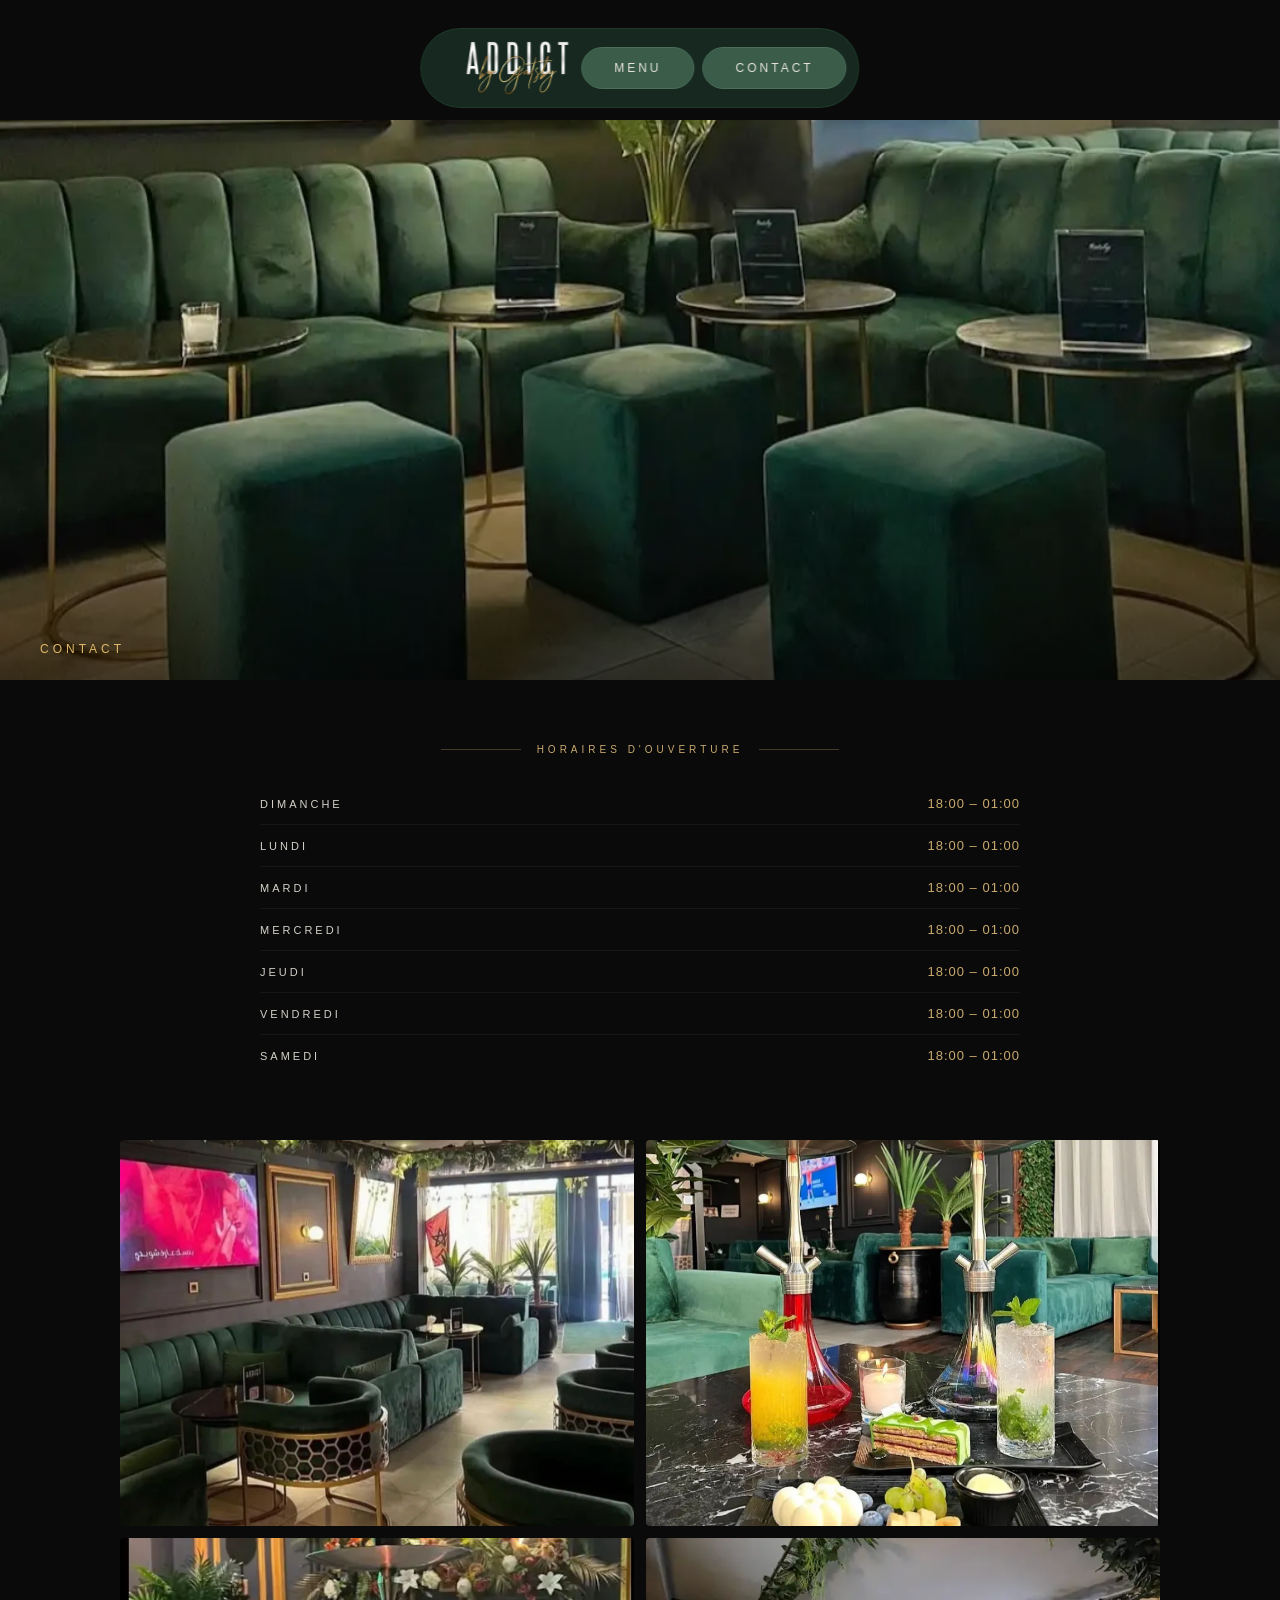
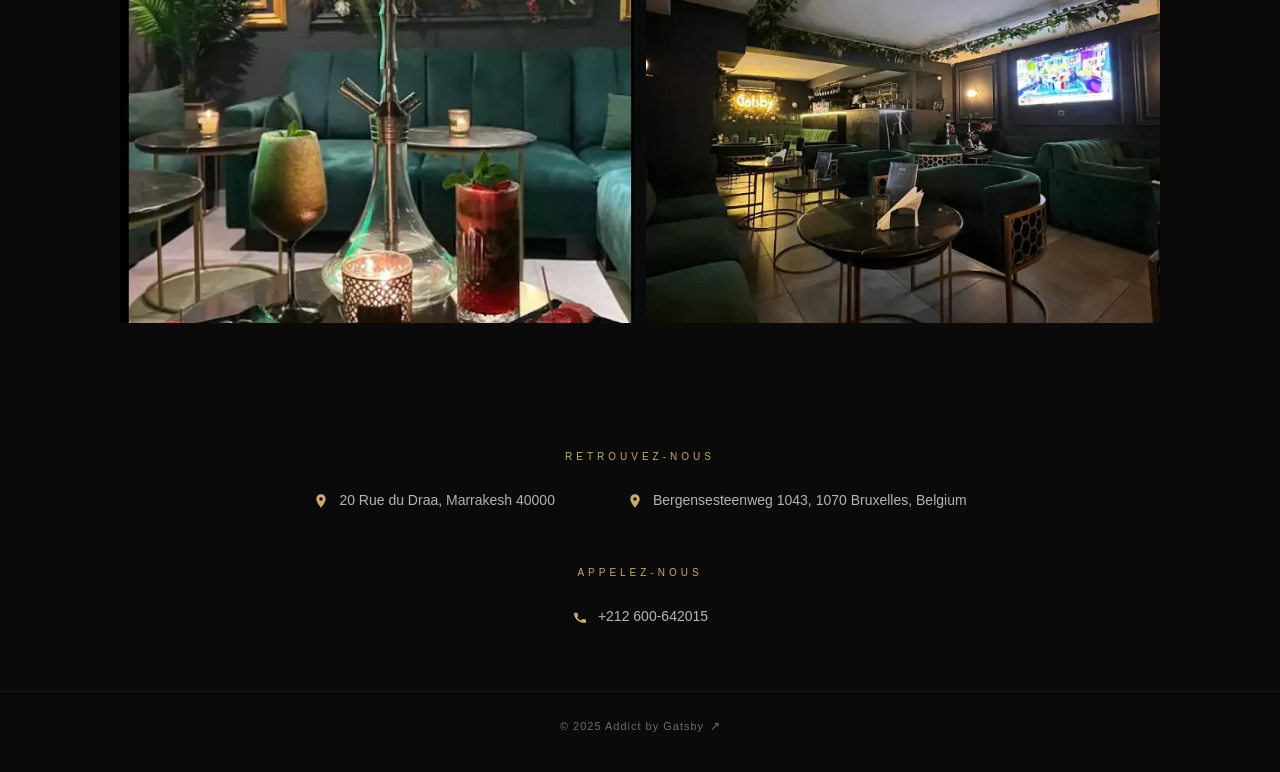
==== commit 24da84c7: "V" ====
--- a/contact.html
+++ b/contact.html
@@ -141,7 +141,7 @@
       font-weight: 500;
       letter-spacing: 3px;
       text-transform: uppercase;
-      color: #f0ede8;
+      color: #E1B869;
       z-index: 2;
     }
 
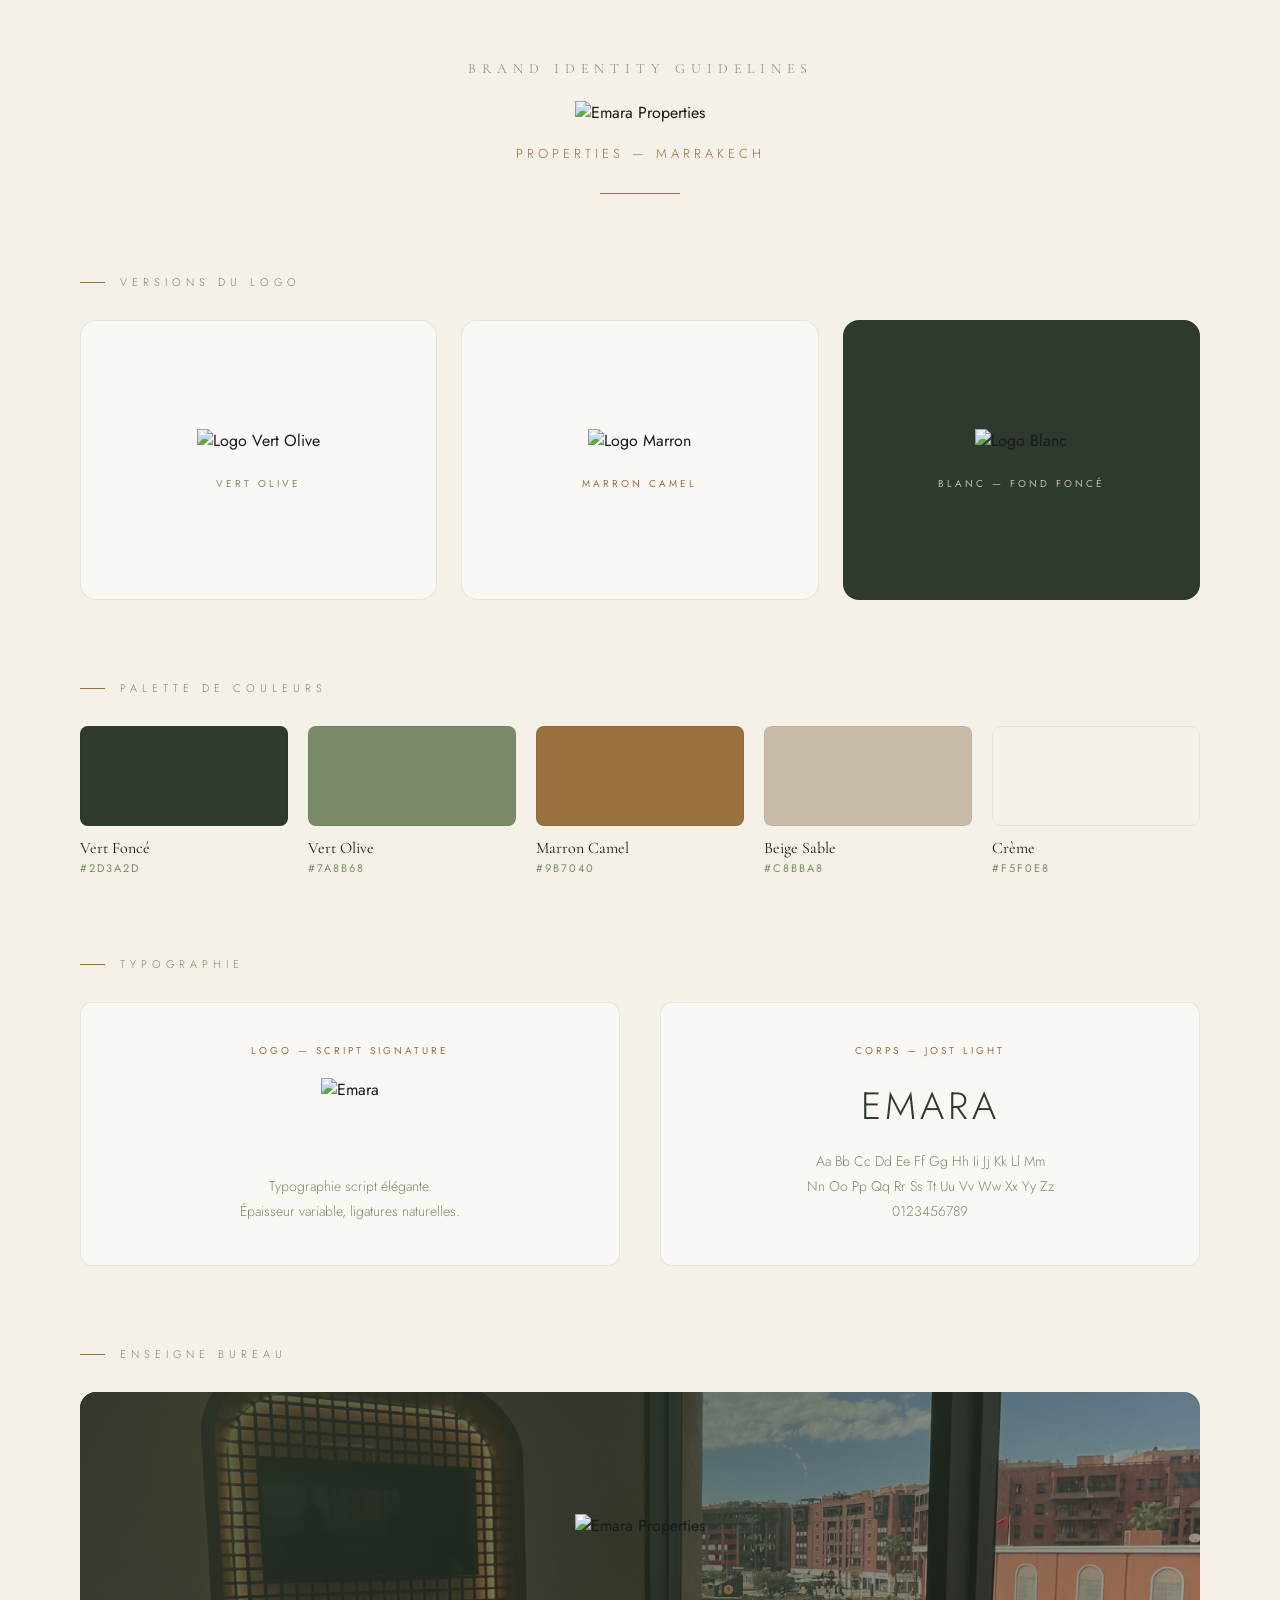
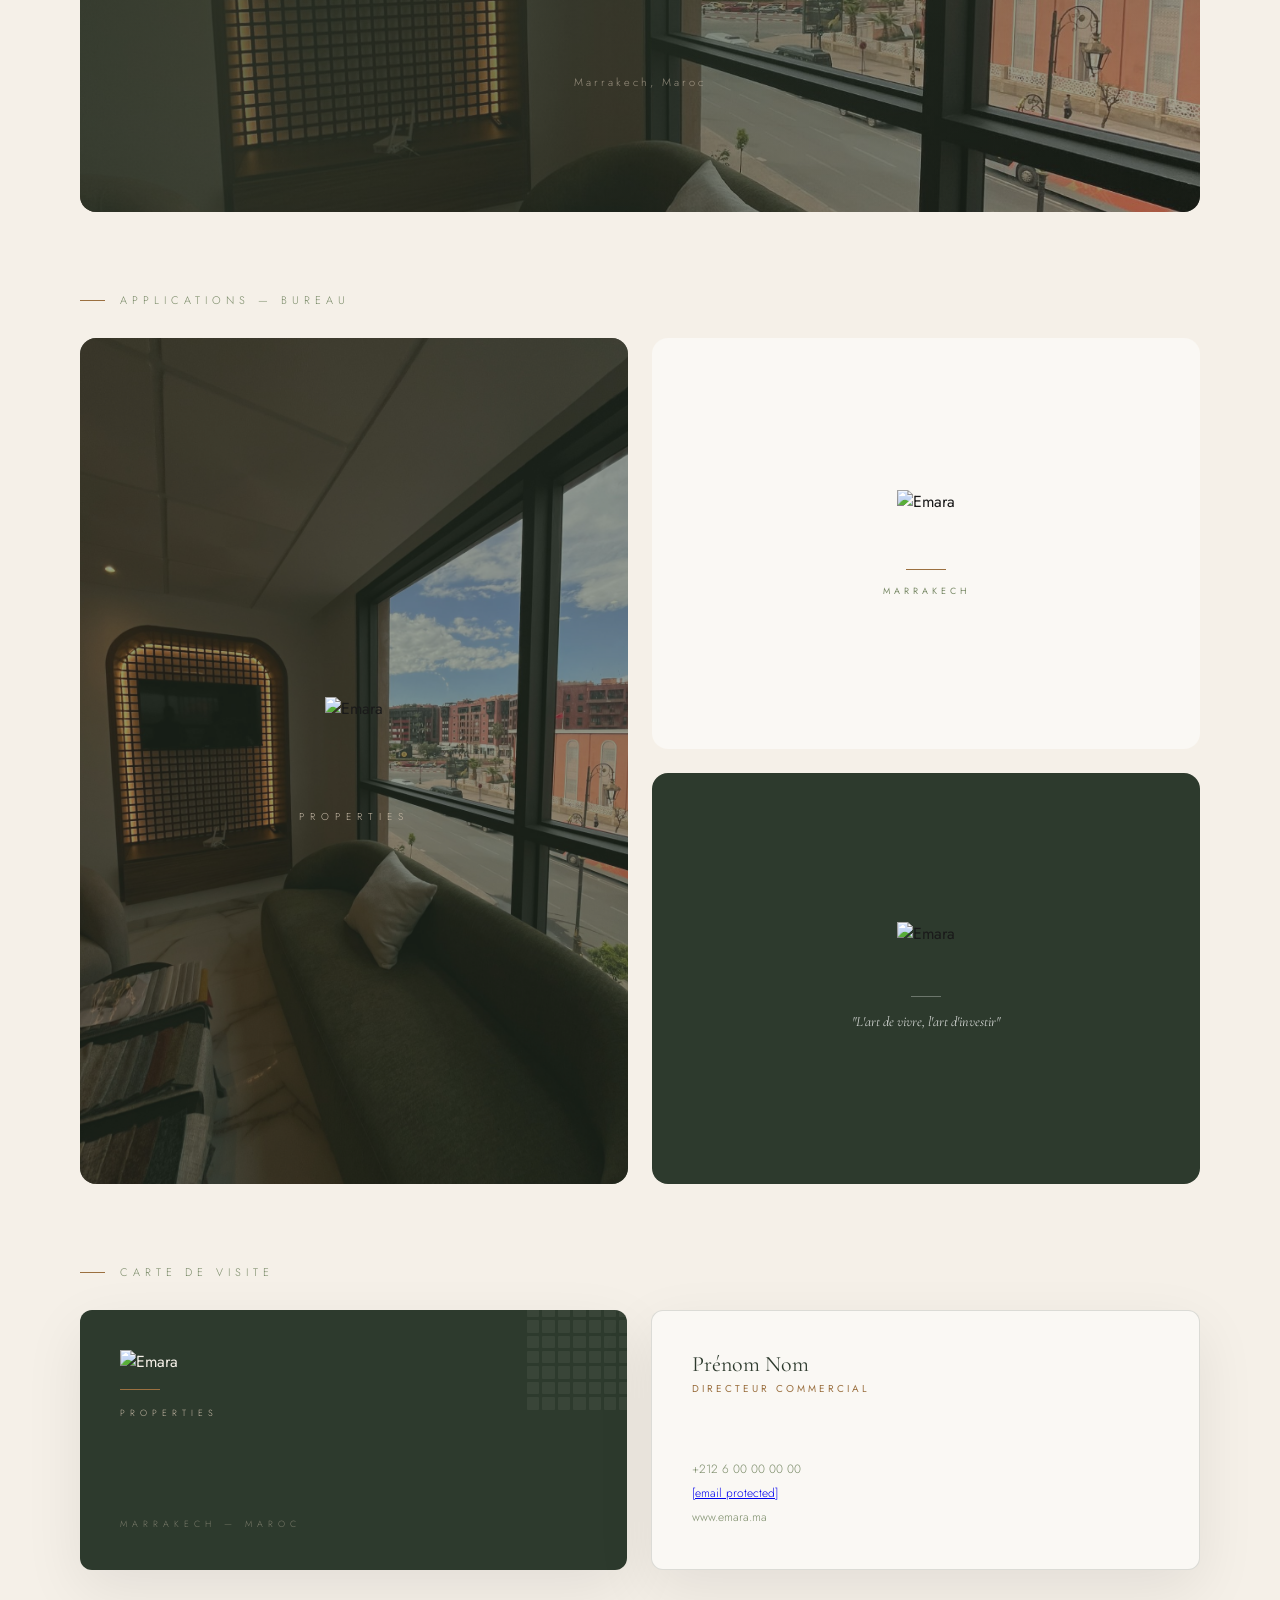
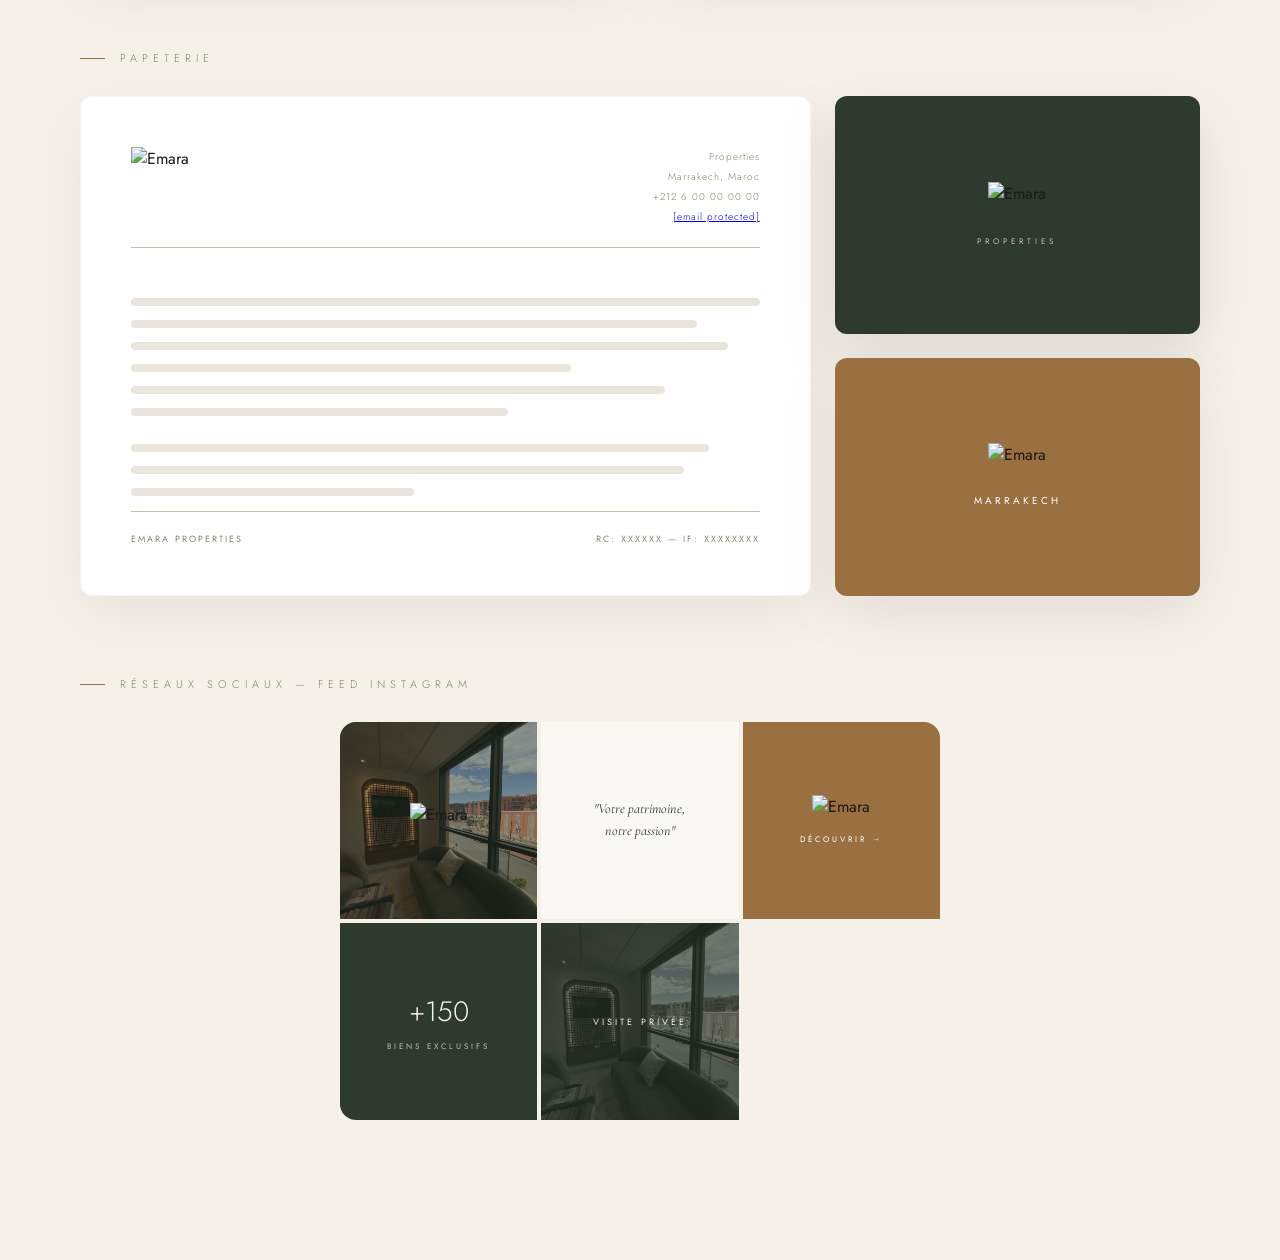
==== commit 5596177e: "estates" ====
--- a/contact.html
+++ b/contact.html
@@ -1,632 +1,234 @@
 <!DOCTYPE html>
 <html lang="fr">
 <head>
-  <meta charset="UTF-8">
-  <meta name="viewport" content="width=device-width, initial-scale=1.0, viewport-fit=cover">
-  <meta name="description" content="Contact — Addict by Gatsby. Horaires d'ouverture, adresses Marrakech & Bruxelles.">
-  <meta name="theme-color" content="#0a0a0a">
-  <title>Contact — Addict by Gatsby</title>
-  <link rel="icon" type="image/svg+xml" href="assets/favicon.svg">
-  <link rel="preconnect" href="https://fonts.googleapis.com">
-  <link rel="preconnect" href="https://fonts.gstatic.com" crossorigin>
-  <link href="https://fonts.googleapis.com/css2?family=Cormorant+Garamond:ital,wght@0,400;0,600;1,400&display=swap" rel="stylesheet">
-  <!-- Neue Montreal via Bunny Fonts -->
-  <link rel="preconnect" href="https://fonts.bunny.net">
-  <link href="https://fonts.bunny.net/css?family=neue-montreal:300,400,500&display=swap" rel="stylesheet">
-  <style>
-    *, *::before, *::after { box-sizing: border-box; margin: 0; padding: 0; }
-
-    html {
-      scroll-behavior: smooth;
-    }
-
-    body {
-      background: #0a0a0a;
-      color: #d4d0c8;
-      font-family: 'Neue Montreal', 'Montserrat', sans-serif;
-      -webkit-font-smoothing: antialiased;
-      min-height: 100vh;
-    }
-
-    /* ===================== NAVBAR ===================== */
-    .navbar {
-      position: fixed;
-      top: 8px;
-      left: 8px;
-      right: 8px;
-      z-index: 100;
-      display: flex;
-      align-items: center;
-      justify-content: space-between;
-      gap: 12px;
-      background: rgba(27, 51, 39, 0.75);
-      backdrop-filter: blur(14px);
-      -webkit-backdrop-filter: blur(14px);
-      border: 1px solid rgba(42, 77, 58, 0.5);
-      border-radius: 50px;
-      padding: 7px 7px 7px 20px;
-    }
-
-    .logo {
-      display: flex;
-      align-items: center;
-      text-decoration: none;
-      flex-shrink: 0;
-      border: none;
-      outline: none;
-    }
-
-    .logo__img {
-      height: 36px;
-      width: auto;
-      display: block;
-      object-fit: contain;
-    }
-
-    .navbar__btns {
-      display: flex;
-      gap: 6px;
-      flex-shrink: 0;
-    }
-
-    .pill-btn {
-      display: inline-flex;
-      align-items: center;
-      justify-content: center;
-      text-decoration: none;
-      font-family: 'Neue Montreal', 'Montserrat', sans-serif;
-      font-size: 9px;
-      font-weight: 500;
-      letter-spacing: 2px;
-      text-transform: uppercase;
-      color: #e8e4de;
-      background: #3a5c48;
-      border: 1px solid #4a6e58;
-      padding: 10px 18px;
-      border-radius: 50px;
-      transition: all 0.3s ease;
-      cursor: pointer;
-    }
-
-    .pill-btn:hover {
-      background: #476b55;
-      border-color: #5a7e68;
-    }
-
-    .pill-btn:focus-visible,
-    .logo:focus-visible {
-      outline: 2px solid #c9a96e;
-      outline-offset: 4px;
-    }
-
-    /* ===================== HERO ===================== */
-    .hero {
-      position: relative;
-      width: 100%;
-      padding-top: 64px;
-    }
-
-    .hero__img-wrap {
-      position: relative;
-      width: 100%;
-      aspect-ratio: 4 / 3;
-      overflow: hidden;
-    }
-
-    .hero__img-wrap img {
-      width: 100%;
-      height: 100%;
-      object-fit: cover;
-      display: block;
-    }
-
-    .hero__img-wrap::after {
-      content: '';
-      position: absolute;
-      inset: 0;
-      background: linear-gradient(
-        180deg,
-        rgba(0,0,0,0) 50%,
-        rgba(0,0,0,0.55) 100%
-      );
-      pointer-events: none;
-    }
-
-    .hero__label {
-      position: absolute;
-      bottom: 16px;
-      left: 16px;
-      font-family: 'Neue Montreal', 'Montserrat', sans-serif;
-      font-size: 10px;
-      font-weight: 500;
-      letter-spacing: 3px;
-      text-transform: uppercase;
-      color: #E1B869;
-      z-index: 2;
-    }
-
-    /* ===================== HORAIRES SECTION ===================== */
-    .horaires {
-      padding: 40px 24px;
-    }
-
-    .horaires__heading {
-      display: flex;
-      align-items: center;
-      justify-content: center;
-      gap: 16px;
-      margin-bottom: 28px;
-    }
-
-    .horaires__line {
-      flex: 1;
-      height: 1px;
-      background: rgba(201,169,110,0.3);
-      max-width: 80px;
-    }
-
-    .horaires__title {
-      font-family: 'Neue Montreal', 'Montserrat', sans-serif;
-      font-size: 9px;
-      font-weight: 500;
-      letter-spacing: 3px;
-      text-transform: uppercase;
-      color: #c9a96e;
-      white-space: nowrap;
-    }
-
-    .horaires__table {
-      width: 100%;
-      border-collapse: collapse;
-    }
-
-    .horaires__table tr {
-      border-bottom: 1px solid rgba(255,255,255,0.05);
-    }
-
-    .horaires__table tr:last-child {
-      border-bottom: none;
-    }
-
-    .horaires__table td {
-      padding: 10px 0;
-      font-family: 'Neue Montreal', 'Montserrat', sans-serif;
-      font-size: 12px;
-      font-weight: 400;
-      color: #b8b4ac;
-      letter-spacing: 0.5px;
-    }
-
-    .horaires__table td:first-child {
-      text-align: left;
-      text-transform: uppercase;
-      font-size: 10px;
-      letter-spacing: 2px;
-      color: #d4d0c8;
-      padding-right: 20px;
-    }
-
-    .horaires__table td:last-child {
-      text-align: right;
-      color: #c9a96e;
-      font-size: 11px;
-      letter-spacing: 1px;
-    }
-
-    /* ===================== PHOTO GRID ===================== */
-    .photo-grid {
-      padding: 0 16px 40px;
-      display: grid;
-      grid-template-columns: 1fr 1fr;
-      grid-template-rows: auto auto;
-      gap: 6px;
-    }
-
-    .photo-grid__item {
-      overflow: hidden;
-      border-radius: 4px;
-      background: #111;
-      aspect-ratio: 1 / 1;
-    }
-
-    .photo-grid__item img {
-      width: 100%;
-      height: 100%;
-      object-fit: cover;
-      display: block;
-      transition: transform 0.6s ease;
-    }
-
-    .photo-grid__item:hover img {
-      transform: scale(1.04);
-    }
-
-    /* ===================== RETROUVEZ-NOUS ===================== */
-    .addresses {
-      padding: 32px 24px 16px;
-    }
-
-    .addresses__tag {
-      display: block;
-      text-align: center;
-      font-family: 'Neue Montreal', 'Montserrat', sans-serif;
-      font-size: 9px;
-      font-weight: 500;
-      letter-spacing: 3px;
-      text-transform: uppercase;
-      color: #c9a96e;
-      margin-bottom: 20px;
-    }
-
-    .addresses__list {
-      display: flex;
-      flex-direction: column;
-      gap: 12px;
-    }
-
-    .addresses__item {
-      display: flex;
-      align-items: flex-start;
-      gap: 10px;
-      color: #b8b4ac;
-      font-family: 'Neue Montreal', 'Montserrat', sans-serif;
-      font-size: 12px;
-      font-weight: 300;
-      line-height: 1.5;
-      text-decoration: none;
-      transition: color 0.3s ease;
-    }
-
-    .addresses__item:hover {
-      color: #c9a96e;
-    }
-
-    .addresses__pin {
-      width: 14px;
-      height: 14px;
-      flex-shrink: 0;
-      color: #c9a96e;
-      margin-top: 2px;
-    }
-
-    /* ===================== APPELEZ-NOUS ===================== */
-    .phone {
-      padding: 32px 24px 16px;
-    }
-
-    .phone__tag {
-      display: block;
-      text-align: center;
-      font-family: 'Neue Montreal', 'Montserrat', sans-serif;
-      font-size: 9px;
-      font-weight: 500;
-      letter-spacing: 3px;
-      text-transform: uppercase;
-      color: #c9a96e;
-      margin-bottom: 20px;
-    }
-
-    .phone__list {
-      display: flex;
-      flex-direction: column;
-      gap: 12px;
-    }
-
-    .phone__item {
-      display: flex;
-      align-items: center;
-      gap: 10px;
-      color: #b8b4ac;
-      font-family: 'Neue Montreal', 'Montserrat', sans-serif;
-      font-size: 12px;
-      font-weight: 300;
-      line-height: 1.5;
-      text-decoration: none;
-      transition: color 0.3s ease;
-    }
-
-    .phone__item:hover {
-      color: #c9a96e;
-    }
-
-    .phone__icon {
-      width: 14px;
-      height: 14px;
-      flex-shrink: 0;
-      color: #c9a96e;
-    }
-
-    /* ===================== FOOTER ===================== */
-    .site-footer {
-      margin-top: 40px;
-      padding: 20px 24px 32px;
-      display: flex;
-      align-items: center;
-      justify-content: center;
-      gap: 6px;
-      border-top: 1px solid rgba(255,255,255,0.06);
-    }
-
-    .site-footer__text {
-      font-family: 'Neue Montreal', 'Montserrat', sans-serif;
-      font-size: 10px;
-      font-weight: 400;
-      letter-spacing: 1px;
-      color: #6b6b6b;
-    }
-
-    .site-footer__arrow {
-      color: #6b6b6b;
-      font-size: 12px;
-      line-height: 1;
-      text-decoration: none;
-      transition: color 0.3s ease;
-    }
-
-    .site-footer__arrow:hover {
-      color: #c9a96e;
-    }
-
-    /* ===================== DESKTOP ===================== */
-    @media (min-width: 769px) {
-      .navbar {
-        top: 24px;
-        left: 50%;
-        right: auto;
-        transform: translateX(-50%);
-        width: auto;
-        max-width: calc(100% - 48px);
-        padding: 10px 10px 10px 36px;
-        white-space: nowrap;
-      }
-
-      .logo__img { height: 48px; }
-      .navbar__btns { gap: 8px; }
-
-      .pill-btn {
-        font-size: 11px;
-        letter-spacing: 2.5px;
-        padding: 12px 28px;
-      }
-
-      .hero { padding-top: 120px; }
-
-      .hero__img-wrap {
-        aspect-ratio: 16 / 7;
-        max-height: 520px;
-      }
-
-      .hero__label {
-        font-size: 12px;
-        letter-spacing: 4px;
-        bottom: 24px;
-        left: 40px;
-      }
-
-      .horaires {
-        padding: 64px 0;
-        max-width: 680px;
-        margin: 0 auto;
-      }
-
-      .horaires__title { font-size: 10px; letter-spacing: 4px; }
-
-      .horaires__table td { font-size: 13px; padding: 13px 0; }
-      .horaires__table td:first-child { font-size: 11px; letter-spacing: 3px; }
-      .horaires__table td:last-child { font-size: 13px; }
-
-      .photo-grid {
-        max-width: 1100px;
-        margin: 0 auto;
-        padding: 0 40px 64px;
-        gap: 10px;
-      }
-
-      .photo-grid__item { aspect-ratio: 4 / 3; }
-
-      .addresses {
-        max-width: 680px;
-        margin: 0 auto;
-        padding: 48px 0 24px;
-      }
-
-      .addresses__tag {
-        font-size: 10px;
-        letter-spacing: 4px;
-        margin-bottom: 28px;
-      }
-
-      .addresses__list {
-        flex-direction: row;
-        justify-content: center;
-        gap: 48px;
-      }
-
-      .addresses__item {
-        font-size: 13px;
-        align-items: center;
-      }
-
-      .addresses__pin { width: 16px; height: 16px; margin-top: 0; }
-
-      /* Phone desktop */
-      .phone {
-        max-width: 680px;
-        margin: 0 auto;
-        padding: 32px 0 24px;
-      }
-
-      .phone__tag {
-        font-size: 10px;
-        letter-spacing: 4px;
-        margin-bottom: 28px;
-      }
-
-      .phone__list {
-        flex-direction: row;
-        justify-content: center;
-        gap: 48px;
-      }
-
-      .phone__item {
-        font-size: 13px;
-        align-items: center;
-      }
-
-      .phone__icon { width: 16px; height: 16px; }
-
-      .site-footer { padding: 28px 40px 40px; }
-      .site-footer__text { font-size: 11px; }
-    }
-
-    @media (min-width: 1200px) {
-      .navbar {
-        top: 28px;
-        width: auto;
-        padding: 12px 12px 12px 44px;
-      }
-
-      .logo__img { height: 54px; }
-
-      .pill-btn {
-        font-size: 12px;
-        letter-spacing: 3px;
-        padding: 13px 32px;
-      }
-
-      .hero__img-wrap { max-height: 620px; }
-
-      .horaires { max-width: 760px; }
-
-      .photo-grid {
-        max-width: 1200px;
-        padding: 0 80px 80px;
-        gap: 12px;
-      }
-
-      .addresses { max-width: 760px; }
-      .addresses__list { gap: 72px; }
-      .addresses__item { font-size: 14px; }
-
-      .phone { max-width: 760px; }
-      .phone__list { gap: 72px; }
-      .phone__item { font-size: 14px; }
-    }
-  </style>
+<meta charset="UTF-8">
+<meta name="viewport" content="width=device-width, initial-scale=1.0">
+<title>Emara Properties — Brand Identity</title>
+<link href="https://fonts.googleapis.com/css2?family=Jost:wght@300;400;500&family=Cormorant+Garamond:ital,wght@0,300;0,400;1,300;1,400&display=swap" rel="stylesheet">
+<style>
+:root{--vf:#2D3A2D;--vo:#7A8B68;--mr:#9B7040;--bg:#C8BBA8;--cr:#F5F0E8;--ow:#FAF8F4;--bk:#1A1A1A}
+*{margin:0;padding:0;box-sizing:border-box}
+body{background:var(--cr);font-family:'Jost',sans-serif;color:var(--bk);overflow-x:hidden}
+.b{max-width:1200px;margin:0 auto;padding:60px 40px}
+.hd{text-align:center;margin-bottom:80px;position:relative}
+.hd::after{content:'';display:block;width:80px;height:1px;background:var(--mr);margin:30px auto 0}
+.hd h1{font-family:'Cormorant Garamond',serif;font-weight:300;font-size:14px;letter-spacing:6px;text-transform:uppercase;color:var(--vo);margin-bottom:24px}
+.hd .tg{font-family:'Jost',sans-serif;font-weight:300;font-size:13px;letter-spacing:4px;text-transform:uppercase;color:var(--mr);margin-top:20px}
+.st{font-family:'Jost',sans-serif;font-weight:300;font-size:11px;letter-spacing:5px;text-transform:uppercase;color:var(--vo);margin-bottom:30px;position:relative;padding-left:40px}
+.st::before{content:'';position:absolute;left:0;top:50%;width:25px;height:1px;background:var(--mr)}
+.lv{display:grid;grid-template-columns:1fr 1fr 1fr;gap:24px;margin-bottom:80px}
+.lb{border-radius:16px;padding:50px 30px;display:flex;flex-direction:column;justify-content:center;align-items:center;min-height:280px}
+.lb img{max-width:75%;height:auto;max-height:160px;object-fit:contain}
+.lb .ll{font-family:'Jost',sans-serif;font-size:10px;letter-spacing:3px;text-transform:uppercase;margin-top:24px}
+.pl{display:flex;gap:20px;margin-bottom:80px;flex-wrap:wrap}
+.pi{flex:1;min-width:120px}
+.ps{width:100%;height:100px;border-radius:8px;margin-bottom:12px;position:relative;overflow:hidden}
+.ps::after{content:'';position:absolute;inset:0;border:1px solid rgba(0,0,0,.06);border-radius:8px}
+.pn{font-family:'Cormorant Garamond',serif;font-size:16px;font-weight:400;color:var(--bk)}
+.ph{font-family:'Jost',sans-serif;font-size:11px;letter-spacing:2px;color:var(--vo);margin-top:2px}
+.ts{margin-bottom:80px;display:grid;grid-template-columns:1fr 1fr;gap:40px}
+.tb{background:var(--ow);border-radius:12px;padding:40px;border:1px solid rgba(45,58,45,.1);display:flex;flex-direction:column;align-items:center;justify-content:center;min-height:220px}
+.tb .tl{font-family:'Jost',sans-serif;font-size:10px;letter-spacing:3px;text-transform:uppercase;color:var(--mr);margin-bottom:20px}
+.tb .bt{font-family:'Jost',sans-serif;font-weight:300;font-size:14px;color:var(--vo);line-height:1.8;text-align:center;margin-top:16px}
+.tb .dj{font-family:'Jost',sans-serif;font-weight:300;font-size:38px;color:var(--vf);letter-spacing:4px;text-transform:uppercase}
+.sg{margin-bottom:80px;position:relative;border-radius:16px;overflow:hidden;height:420px}
+.sg .bgp{width:100%;height:100%;object-fit:cover;display:block}
+.sg .ov{position:absolute;inset:0;background:linear-gradient(135deg,rgba(45,58,45,.85),rgba(45,58,45,.4));display:flex;flex-direction:column;justify-content:center;align-items:center;text-align:center}
+.sg .ss{font-family:'Jost',sans-serif;font-weight:300;font-size:12px;letter-spacing:8px;text-transform:uppercase;color:var(--bg);margin-top:20px}
+.sg .sa{font-family:'Jost',sans-serif;font-weight:300;font-size:11px;letter-spacing:3px;color:var(--bg);margin-top:30px;opacity:.7}
+.mk{display:grid;grid-template-columns:1fr 1fr;gap:24px;margin-bottom:80px}
+.mc{border-radius:16px;overflow:hidden;position:relative;background:var(--vf);aspect-ratio:4/3}
+.mc.tl{grid-row:span 2;aspect-ratio:auto}
+.mc .bgp{width:100%;height:100%;object-fit:cover;opacity:.5;display:block}
+.mc .ov{position:absolute;inset:0;display:flex;flex-direction:column;justify-content:center;align-items:center;padding:40px;text-align:center}
+.mc .ov .ls{font-family:'Jost',sans-serif;font-weight:300;font-size:10px;letter-spacing:6px;text-transform:uppercase;color:var(--bg);margin-top:12px}
+.bc{display:flex;gap:24px;margin-bottom:80px}
+.cd{flex:1;border-radius:12px;padding:40px;position:relative;overflow:hidden;min-height:260px;display:flex;flex-direction:column;justify-content:space-between;box-shadow:0 20px 60px rgba(0,0,0,.08)}
+.cf{background:var(--vf);color:var(--cr)}
+.cb2{background:var(--ow);border:1px solid rgba(45,58,45,.15);color:var(--vf)}
+.cf .su{font-family:'Jost',sans-serif;font-weight:300;font-size:9px;letter-spacing:5px;text-transform:uppercase;color:var(--bg)}
+.cf .dv{width:40px;height:1px;background:var(--mr);margin:16px 0}
+.cb2 .nm{font-family:'Cormorant Garamond',serif;font-size:22px;font-weight:400;color:var(--vf)}
+.cb2 .rl{font-family:'Jost',sans-serif;font-size:10px;letter-spacing:3px;text-transform:uppercase;color:var(--mr);margin-top:4px}
+.cb2 .ci{font-family:'Jost',sans-serif;font-size:12px;font-weight:300;color:var(--vo);line-height:2}
+.gp{position:absolute;top:-20px;right:-20px;width:120px;height:120px;opacity:.06;display:grid;grid-template-columns:repeat(8,1fr);gap:3px}
+.gp span{width:100%;aspect-ratio:1;background:currentColor;border-radius:1px}
+.sy{display:grid;grid-template-columns:2fr 1fr;gap:24px;margin-bottom:80px}
+.lh{background:white;border-radius:12px;padding:50px;box-shadow:0 20px 60px rgba(0,0,0,.06);min-height:500px;display:flex;flex-direction:column;border:1px solid rgba(0,0,0,.04)}
+.lhh{display:flex;justify-content:space-between;align-items:flex-start;margin-bottom:50px;padding-bottom:20px;border-bottom:1px solid var(--bg)}
+.lhi{text-align:right;font-family:'Jost',sans-serif;font-size:10px;font-weight:300;color:var(--vo);line-height:2;letter-spacing:1px}
+.lhb{flex:1}
+.ll2{height:8px;background:var(--bg);border-radius:4px;margin-bottom:14px;opacity:.4}
+.ll2:nth-child(2){width:90%}.ll2:nth-child(3){width:95%}.ll2:nth-child(4){width:70%}.ll2:nth-child(5){width:85%}.ll2:nth-child(6){width:60%;margin-bottom:28px}.ll2:nth-child(7){width:92%}.ll2:nth-child(8){width:88%}.ll2:nth-child(9){width:45%}
+.lhf{margin-top:auto;padding-top:20px;border-top:1px solid var(--bg);display:flex;justify-content:space-between;font-family:'Jost',sans-serif;font-size:9px;color:var(--vo);letter-spacing:2px;text-transform:uppercase}
+.ev{display:flex;flex-direction:column;gap:24px}
+.ec{background:var(--vf);border-radius:12px;padding:30px;flex:1;display:flex;flex-direction:column;justify-content:center;align-items:center;box-shadow:0 20px 60px rgba(0,0,0,.1)}
+.ec .su{font-family:'Jost',sans-serif;font-size:8px;letter-spacing:4px;text-transform:uppercase;color:var(--bg);margin-top:8px}
+.sp{background:var(--mr);border-radius:12px;padding:30px;flex:1;display:flex;flex-direction:column;justify-content:center;align-items:center;text-align:center;box-shadow:0 20px 60px rgba(0,0,0,.08)}
+.sp .tx{font-family:'Jost',sans-serif;font-size:10px;letter-spacing:3px;text-transform:uppercase;color:white;line-height:2;margin-top:8px}
+.sog{display:grid;grid-template-columns:repeat(3,1fr);gap:4px;border-radius:16px;overflow:hidden;margin-bottom:80px;max-width:600px;margin-left:auto;margin-right:auto}
+.sop{aspect-ratio:1;display:flex;flex-direction:column;justify-content:center;align-items:center;text-align:center;padding:20px;position:relative;overflow:hidden}
+.sop.ip{background:var(--vf)}
+.sop.ip .bgp{position:absolute;inset:0;width:100%;height:100%;object-fit:cover;opacity:.5}
+.sop.qp{background:var(--ow)}
+.sop.ap{background:var(--mr)}
+.sop .pt{font-family:'Cormorant Garamond',serif;font-size:14px;font-style:italic;color:var(--vf);line-height:1.6;position:relative;z-index:2}
+.sop .pc{font-family:'Jost',sans-serif;font-size:8px;letter-spacing:3px;text-transform:uppercase;color:white;position:relative;z-index:2;margin-top:8px}
+.ft{text-align:center;padding:40px 0;border-top:1px solid var(--bg)}
+.ft p{font-family:'Jost',sans-serif;font-size:10px;letter-spacing:4px;text-transform:uppercase;color:var(--vo)}
+@media(max-width:768px){.b{padding:30px 20px}.mk,.lv,.ts,.sog{grid-template-columns:1fr}.mc.tl{grid-row:span 1;aspect-ratio:4/3}.bc{flex-direction:column}.sy{grid-template-columns:1fr}.sop{aspect-ratio:auto;min-height:150px}}
+</style>
 </head>
 <body>
-
-  <!-- ===== NAVBAR ===== -->
-  <nav class="navbar" aria-label="Navigation principale">
-    <a href="index.html" class="logo" aria-label="Addict by Gatsby - Accueil">
-      <img src="assets/logo.png" alt="Addict by Gatsby" class="logo__img">
-    </a>
-    <div class="navbar__btns">
-      <a href="" class="pill-btn">Menu</a>
-      <a href="contact.html" class="pill-btn">Contact</a>
-    </div>
-  </nav>
-
-  <!-- ===== HERO IMAGE ===== -->
-  <section class="hero">
-    <div class="hero__img-wrap">
-      <img
-        src="assets/lounge/gatsby5.webp"
-        alt="Ambiance lounge Addict by Gatsby"
-        onerror="this.style.background='#1a2e23'; this.removeAttribute('src')"
-      >
-      <span class="hero__label">CONTACT</span>
-    </div>
-  </section>
-
-  <!-- ===== HORAIRES D'OUVERTURE ===== -->
-  <section class="horaires" aria-label="Horaires d'ouverture">
-    <div class="horaires__heading">
-      <span class="horaires__line"></span>
-      <span class="horaires__title">Horaires d'ouverture</span>
-      <span class="horaires__line"></span>
-    </div>
-
-    <table class="horaires__table" aria-label="Tableau des horaires d'ouverture">
-      <tbody>
-        <tr><td>Dimanche</td><td>18:00 – 01:00</td></tr>
-        <tr><td>Lundi</td><td>18:00 – 01:00</td></tr>
-        <tr><td>Mardi</td><td>18:00 – 01:00</td></tr>
-        <tr><td>Mercredi</td><td>18:00 – 01:00</td></tr>
-        <tr><td>Jeudi</td><td>18:00 – 01:00</td></tr>
-        <tr><td>Vendredi</td><td>18:00 – 01:00</td></tr>
-        <tr><td>Samedi</td><td>18:00 – 01:00</td></tr>
-      </tbody>
-    </table>
-  </section>
-
-  <!-- ===== PHOTO GRID 2×2 ===== -->
-  <section class="photo-grid" aria-label="Galerie photos">
-    <div class="photo-grid__item">
-      <img src="assets/lounge/gatsby1.webp" alt="Espace lounge Addict by Gatsby"
-        onerror="this.style.background='#141f1a'; this.removeAttribute('src')">
-    </div>
-    <div class="photo-grid__item">
-      <img src="assets/lounge/gatsby2.webp" alt="Espace lounge Addict by Gatsby"
-        onerror="this.style.background='#1a2e23'; this.removeAttribute('src')">
-    </div>
-    <div class="photo-grid__item">
-      <img src="assets/lounge/gatsby3.webp" alt="Façade Addict by Gatsby"
-        onerror="this.style.background='#0f1e16'; this.removeAttribute('src')">
-    </div>
-    <div class="photo-grid__item">
-      <img src="assets/lounge/gatsby4.webp" alt="Chichas et cocktails Addict by Gatsby"
-        onerror="this.style.background='#162418'; this.removeAttribute('src')">
-    </div>
-  </section>
-
-  <!-- ===== RETROUVEZ-NOUS ===== -->
-  <section class="addresses" aria-label="Nos adresses">
-    <span class="addresses__tag">Retrouvez-nous</span>
-    <div class="addresses__list">
-      <a
-        href="https://maps.google.com/?q=20+Rue+du+Draa+Marrakech"
-        target="_blank"
-        rel="noopener noreferrer"
-        class="addresses__item"
-      >
-        <svg class="addresses__pin" viewBox="0 0 24 24" fill="currentColor" aria-hidden="true">
-          <path d="M12 2C8.13 2 5 5.13 5 9c0 5.25 7 13 7 13s7-7.75 7-13c0-3.87-3.13-7-7-7zm0 9.5a2.5 2.5 0 110-5 2.5 2.5 0 010 5z"/>
-        </svg>
-        <span>20 Rue du Draa, Marrakesh 40000</span>
-      </a>
-      <a
-        href="https://maps.google.com/?q=Bergensesteenweg+1043+1070+Bruxelles"
-        target="_blank"
-        rel="noopener noreferrer"
-        class="addresses__item"
-      >
-        <svg class="addresses__pin" viewBox="0 0 24 24" fill="currentColor" aria-hidden="true">
-          <path d="M12 2C8.13 2 5 5.13 5 9c0 5.25 7 13 7 13s7-7.75 7-13c0-3.87-3.13-7-7-7zm0 9.5a2.5 2.5 0 110-5 2.5 2.5 0 010 5z"/>
-        </svg>
-        <span>Bergensesteenweg 1043, 1070 Bruxelles, Belgium</span>
-      </a>
-    </div>
-  </section>
-
-  <!-- ===== APPELEZ-NOUS ===== -->
-  <section class="phone" aria-label="Numéros de téléphone">
-    <span class="phone__tag">Appelez-nous</span>
-    <div class="phone__list">
-      <a href="tel:+212600642015" class="phone__item">
-        <svg class="phone__icon" viewBox="0 0 24 24" fill="currentColor" aria-hidden="true">
-          <path d="M6.62 10.79a15.05 15.05 0 006.59 6.59l2.2-2.2a1 1 0 011.01-.24 11.47 11.47 0 003.58.57 1 1 0 011 1V20a1 1 0 01-1 1C9.61 21 3 14.39 3 6.5a1 1 0 011-1h3.5a1 1 0 011 1c0 1.25.2 2.45.57 3.58a1 1 0 01-.24 1.01l-2.21 2.2z"/>
-        </svg>
-        <span>+212 600-642015</span>
-      </a>
-    </div>
-  </section>
-
-  <!-- ===== FOOTER ===== -->
-  <footer class="site-footer">
-    <span class="site-footer__text">© 2025 Addict by Gatsby</span>
-    <a href="#" class="site-footer__arrow" aria-label="Retour en haut de page">↗</a>
-  </footer>
-
-</body>
-</html>+<div class="b">
+
+<!-- Header -->
+<div class="hd">
+<h1>Brand Identity Guidelines</h1>
+<img src="img/vert.png" style="height:150px;width:auto;" alt="Emara Properties">
+<div class="tg">Properties — Marrakech</div>
+</div>
+
+<!-- Logo Versions -->
+<div class="st">Versions du Logo</div>
+<div class="lv">
+<div class="lb" style="background:var(--ow);border:1px solid rgba(45,58,45,.1);">
+<img src="img/vert.png" alt="Logo Vert Olive">
+<div class="ll" style="color:var(--vo);">Vert Olive</div>
+</div>
+<div class="lb" style="background:var(--ow);border:1px solid rgba(45,58,45,.1);">
+<img src="img/marron.png" alt="Logo Marron">
+<div class="ll" style="color:var(--mr);">Marron Camel</div>
+</div>
+<div class="lb" style="background:var(--vf);">
+<img src="img/blanc.png" alt="Logo Blanc">
+<div class="ll" style="color:var(--bg);">Blanc — Fond Foncé</div>
+</div>
+</div>
+
+<!-- Palette -->
+<div class="st">Palette de Couleurs</div>
+<div class="pl">
+<div class="pi"><div class="ps" style="background:var(--vf);"></div><div class="pn">Vert Foncé</div><div class="ph">#2D3A2D</div></div>
+<div class="pi"><div class="ps" style="background:var(--vo);"></div><div class="pn">Vert Olive</div><div class="ph">#7A8B68</div></div>
+<div class="pi"><div class="ps" style="background:var(--mr);"></div><div class="pn">Marron Camel</div><div class="ph">#9B7040</div></div>
+<div class="pi"><div class="ps" style="background:var(--bg);"></div><div class="pn">Beige Sable</div><div class="ph">#C8BBA8</div></div>
+<div class="pi"><div class="ps" style="background:var(--cr);"></div><div class="pn">Crème</div><div class="ph">#F5F0E8</div></div>
+</div>
+
+<!-- Typography -->
+<div class="st">Typographie</div>
+<div class="ts">
+<div class="tb">
+<div class="tl">Logo — Script Signature</div>
+<img src="img/vert.png" style="height:80px;width:auto;" alt="Emara">
+<div class="bt">Typographie script élégante.<br>Épaisseur variable, ligatures naturelles.</div>
+</div>
+<div class="tb">
+<div class="tl">Corps — Jost Light</div>
+<div class="dj">EMARA</div>
+<div class="bt">Aa Bb Cc Dd Ee Ff Gg Hh Ii Jj Kk Ll Mm<br>Nn Oo Pp Qq Rr Ss Tt Uu Vv Ww Xx Yy Zz<br>0123456789</div>
+</div>
+</div>
+
+<!-- Signage -->
+<div class="st">Enseigne Bureau</div>
+<div class="sg">
+<img class="bgp" src="[data-uri]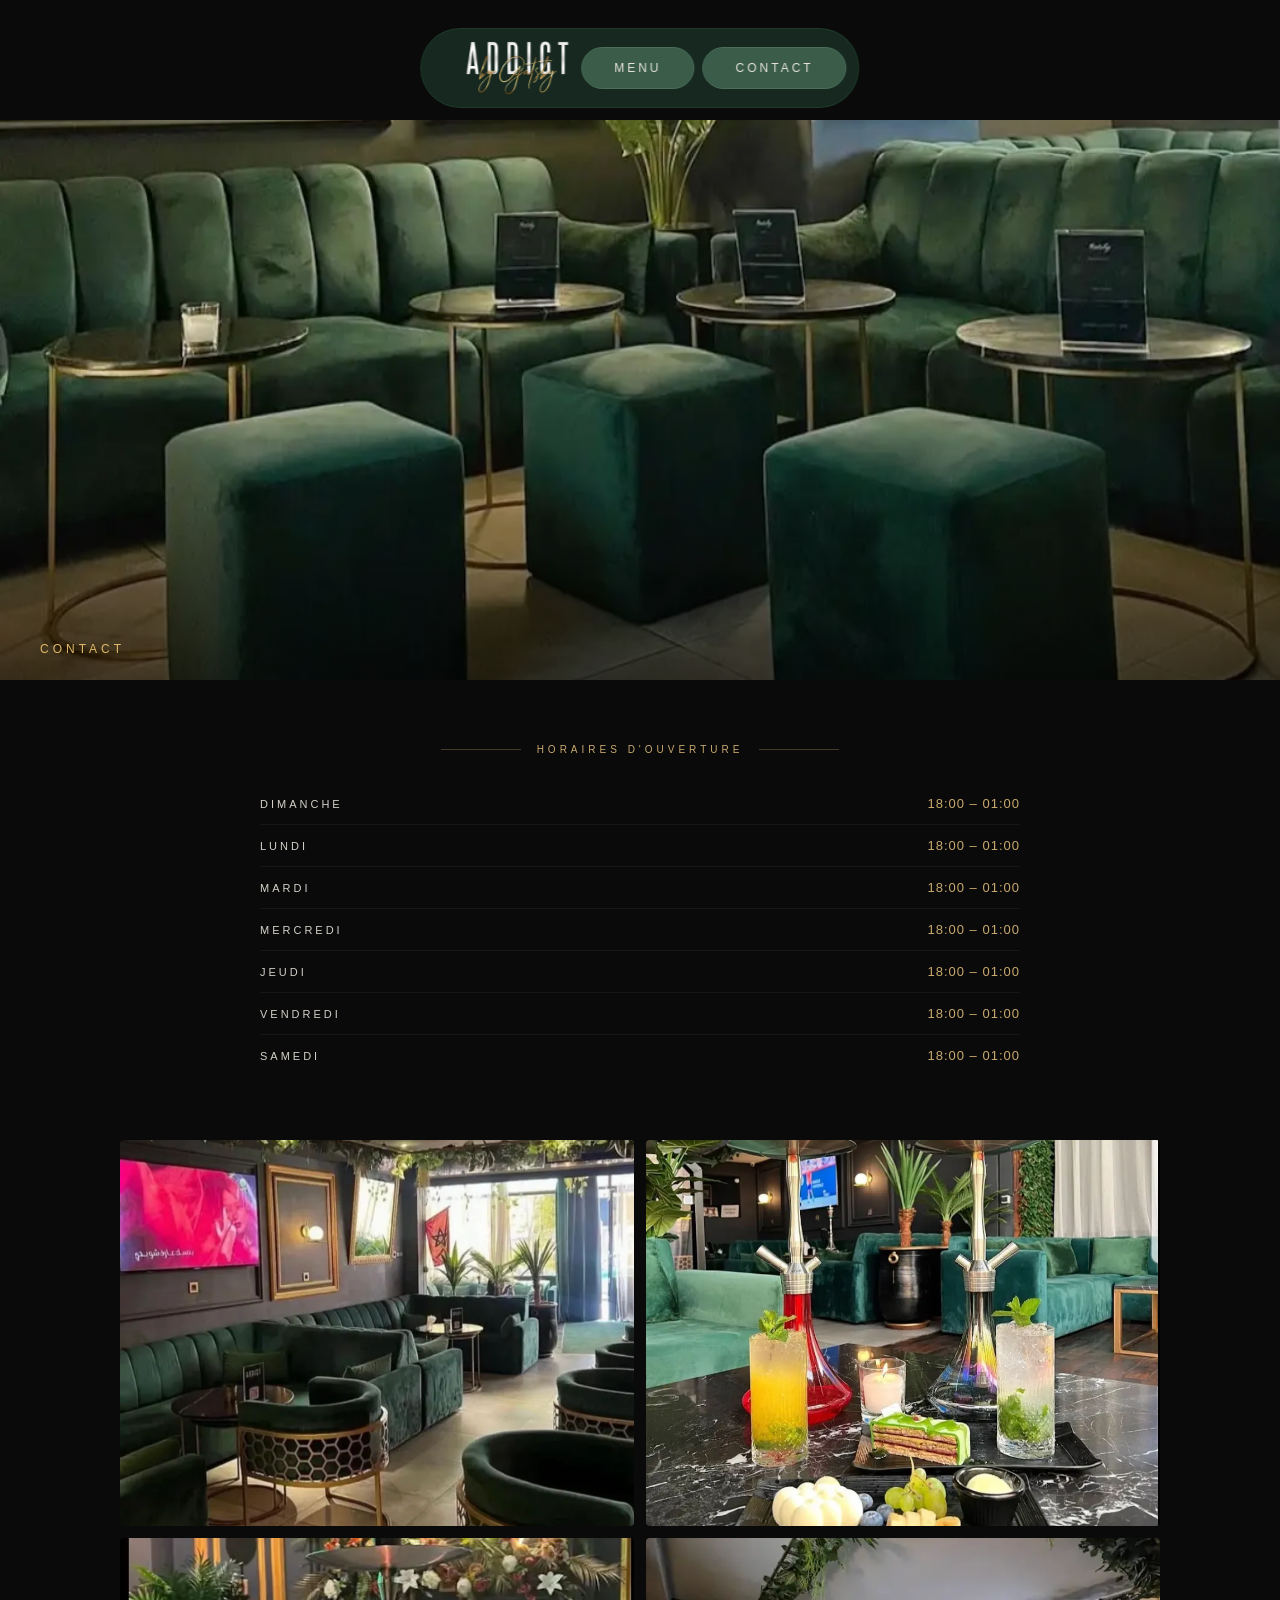
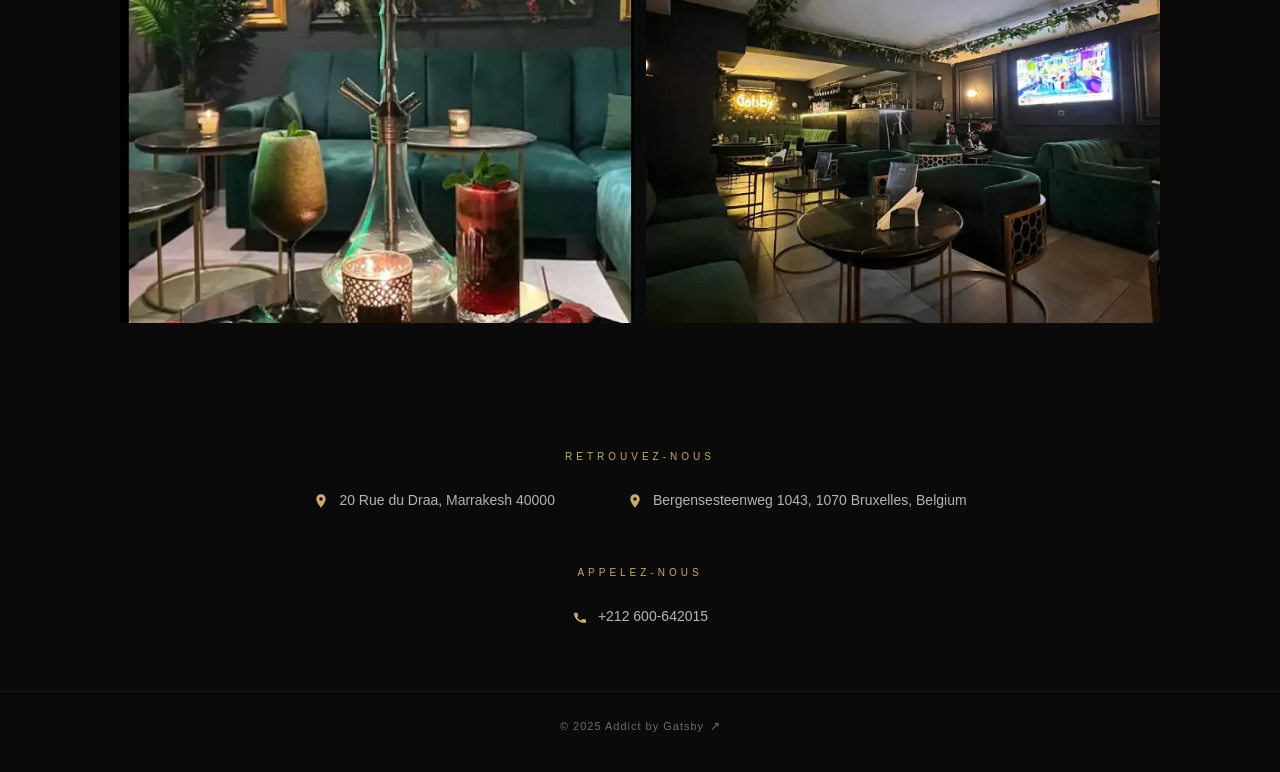
==== commit cd5d4531: "error" ====
--- a/contact.html
+++ b/contact.html
@@ -1,234 +1,632 @@
 <!DOCTYPE html>
 <html lang="fr">
 <head>
-<meta charset="UTF-8">
-<meta name="viewport" content="width=device-width, initial-scale=1.0">
-<title>Emara Properties — Brand Identity</title>
-<link href="https://fonts.googleapis.com/css2?family=Jost:wght@300;400;500&family=Cormorant+Garamond:ital,wght@0,300;0,400;1,300;1,400&display=swap" rel="stylesheet">
-<style>
-:root{--vf:#2D3A2D;--vo:#7A8B68;--mr:#9B7040;--bg:#C8BBA8;--cr:#F5F0E8;--ow:#FAF8F4;--bk:#1A1A1A}
-*{margin:0;padding:0;box-sizing:border-box}
-body{background:var(--cr);font-family:'Jost',sans-serif;color:var(--bk);overflow-x:hidden}
-.b{max-width:1200px;margin:0 auto;padding:60px 40px}
-.hd{text-align:center;margin-bottom:80px;position:relative}
-.hd::after{content:'';display:block;width:80px;height:1px;background:var(--mr);margin:30px auto 0}
-.hd h1{font-family:'Cormorant Garamond',serif;font-weight:300;font-size:14px;letter-spacing:6px;text-transform:uppercase;color:var(--vo);margin-bottom:24px}
-.hd .tg{font-family:'Jost',sans-serif;font-weight:300;font-size:13px;letter-spacing:4px;text-transform:uppercase;color:var(--mr);margin-top:20px}
-.st{font-family:'Jost',sans-serif;font-weight:300;font-size:11px;letter-spacing:5px;text-transform:uppercase;color:var(--vo);margin-bottom:30px;position:relative;padding-left:40px}
-.st::before{content:'';position:absolute;left:0;top:50%;width:25px;height:1px;background:var(--mr)}
-.lv{display:grid;grid-template-columns:1fr 1fr 1fr;gap:24px;margin-bottom:80px}
-.lb{border-radius:16px;padding:50px 30px;display:flex;flex-direction:column;justify-content:center;align-items:center;min-height:280px}
-.lb img{max-width:75%;height:auto;max-height:160px;object-fit:contain}
-.lb .ll{font-family:'Jost',sans-serif;font-size:10px;letter-spacing:3px;text-transform:uppercase;margin-top:24px}
-.pl{display:flex;gap:20px;margin-bottom:80px;flex-wrap:wrap}
-.pi{flex:1;min-width:120px}
-.ps{width:100%;height:100px;border-radius:8px;margin-bottom:12px;position:relative;overflow:hidden}
-.ps::after{content:'';position:absolute;inset:0;border:1px solid rgba(0,0,0,.06);border-radius:8px}
-.pn{font-family:'Cormorant Garamond',serif;font-size:16px;font-weight:400;color:var(--bk)}
-.ph{font-family:'Jost',sans-serif;font-size:11px;letter-spacing:2px;color:var(--vo);margin-top:2px}
-.ts{margin-bottom:80px;display:grid;grid-template-columns:1fr 1fr;gap:40px}
-.tb{background:var(--ow);border-radius:12px;padding:40px;border:1px solid rgba(45,58,45,.1);display:flex;flex-direction:column;align-items:center;justify-content:center;min-height:220px}
-.tb .tl{font-family:'Jost',sans-serif;font-size:10px;letter-spacing:3px;text-transform:uppercase;color:var(--mr);margin-bottom:20px}
-.tb .bt{font-family:'Jost',sans-serif;font-weight:300;font-size:14px;color:var(--vo);line-height:1.8;text-align:center;margin-top:16px}
-.tb .dj{font-family:'Jost',sans-serif;font-weight:300;font-size:38px;color:var(--vf);letter-spacing:4px;text-transform:uppercase}
-.sg{margin-bottom:80px;position:relative;border-radius:16px;overflow:hidden;height:420px}
-.sg .bgp{width:100%;height:100%;object-fit:cover;display:block}
-.sg .ov{position:absolute;inset:0;background:linear-gradient(135deg,rgba(45,58,45,.85),rgba(45,58,45,.4));display:flex;flex-direction:column;justify-content:center;align-items:center;text-align:center}
-.sg .ss{font-family:'Jost',sans-serif;font-weight:300;font-size:12px;letter-spacing:8px;text-transform:uppercase;color:var(--bg);margin-top:20px}
-.sg .sa{font-family:'Jost',sans-serif;font-weight:300;font-size:11px;letter-spacing:3px;color:var(--bg);margin-top:30px;opacity:.7}
-.mk{display:grid;grid-template-columns:1fr 1fr;gap:24px;margin-bottom:80px}
-.mc{border-radius:16px;overflow:hidden;position:relative;background:var(--vf);aspect-ratio:4/3}
-.mc.tl{grid-row:span 2;aspect-ratio:auto}
-.mc .bgp{width:100%;height:100%;object-fit:cover;opacity:.5;display:block}
-.mc .ov{position:absolute;inset:0;display:flex;flex-direction:column;justify-content:center;align-items:center;padding:40px;text-align:center}
-.mc .ov .ls{font-family:'Jost',sans-serif;font-weight:300;font-size:10px;letter-spacing:6px;text-transform:uppercase;color:var(--bg);margin-top:12px}
-.bc{display:flex;gap:24px;margin-bottom:80px}
-.cd{flex:1;border-radius:12px;padding:40px;position:relative;overflow:hidden;min-height:260px;display:flex;flex-direction:column;justify-content:space-between;box-shadow:0 20px 60px rgba(0,0,0,.08)}
-.cf{background:var(--vf);color:var(--cr)}
-.cb2{background:var(--ow);border:1px solid rgba(45,58,45,.15);color:var(--vf)}
-.cf .su{font-family:'Jost',sans-serif;font-weight:300;font-size:9px;letter-spacing:5px;text-transform:uppercase;color:var(--bg)}
-.cf .dv{width:40px;height:1px;background:var(--mr);margin:16px 0}
-.cb2 .nm{font-family:'Cormorant Garamond',serif;font-size:22px;font-weight:400;color:var(--vf)}
-.cb2 .rl{font-family:'Jost',sans-serif;font-size:10px;letter-spacing:3px;text-transform:uppercase;color:var(--mr);margin-top:4px}
-.cb2 .ci{font-family:'Jost',sans-serif;font-size:12px;font-weight:300;color:var(--vo);line-height:2}
-.gp{position:absolute;top:-20px;right:-20px;width:120px;height:120px;opacity:.06;display:grid;grid-template-columns:repeat(8,1fr);gap:3px}
-.gp span{width:100%;aspect-ratio:1;background:currentColor;border-radius:1px}
-.sy{display:grid;grid-template-columns:2fr 1fr;gap:24px;margin-bottom:80px}
-.lh{background:white;border-radius:12px;padding:50px;box-shadow:0 20px 60px rgba(0,0,0,.06);min-height:500px;display:flex;flex-direction:column;border:1px solid rgba(0,0,0,.04)}
-.lhh{display:flex;justify-content:space-between;align-items:flex-start;margin-bottom:50px;padding-bottom:20px;border-bottom:1px solid var(--bg)}
-.lhi{text-align:right;font-family:'Jost',sans-serif;font-size:10px;font-weight:300;color:var(--vo);line-height:2;letter-spacing:1px}
-.lhb{flex:1}
-.ll2{height:8px;background:var(--bg);border-radius:4px;margin-bottom:14px;opacity:.4}
-.ll2:nth-child(2){width:90%}.ll2:nth-child(3){width:95%}.ll2:nth-child(4){width:70%}.ll2:nth-child(5){width:85%}.ll2:nth-child(6){width:60%;margin-bottom:28px}.ll2:nth-child(7){width:92%}.ll2:nth-child(8){width:88%}.ll2:nth-child(9){width:45%}
-.lhf{margin-top:auto;padding-top:20px;border-top:1px solid var(--bg);display:flex;justify-content:space-between;font-family:'Jost',sans-serif;font-size:9px;color:var(--vo);letter-spacing:2px;text-transform:uppercase}
-.ev{display:flex;flex-direction:column;gap:24px}
-.ec{background:var(--vf);border-radius:12px;padding:30px;flex:1;display:flex;flex-direction:column;justify-content:center;align-items:center;box-shadow:0 20px 60px rgba(0,0,0,.1)}
-.ec .su{font-family:'Jost',sans-serif;font-size:8px;letter-spacing:4px;text-transform:uppercase;color:var(--bg);margin-top:8px}
-.sp{background:var(--mr);border-radius:12px;padding:30px;flex:1;display:flex;flex-direction:column;justify-content:center;align-items:center;text-align:center;box-shadow:0 20px 60px rgba(0,0,0,.08)}
-.sp .tx{font-family:'Jost',sans-serif;font-size:10px;letter-spacing:3px;text-transform:uppercase;color:white;line-height:2;margin-top:8px}
-.sog{display:grid;grid-template-columns:repeat(3,1fr);gap:4px;border-radius:16px;overflow:hidden;margin-bottom:80px;max-width:600px;margin-left:auto;margin-right:auto}
-.sop{aspect-ratio:1;display:flex;flex-direction:column;justify-content:center;align-items:center;text-align:center;padding:20px;position:relative;overflow:hidden}
-.sop.ip{background:var(--vf)}
-.sop.ip .bgp{position:absolute;inset:0;width:100%;height:100%;object-fit:cover;opacity:.5}
-.sop.qp{background:var(--ow)}
-.sop.ap{background:var(--mr)}
-.sop .pt{font-family:'Cormorant Garamond',serif;font-size:14px;font-style:italic;color:var(--vf);line-height:1.6;position:relative;z-index:2}
-.sop .pc{font-family:'Jost',sans-serif;font-size:8px;letter-spacing:3px;text-transform:uppercase;color:white;position:relative;z-index:2;margin-top:8px}
-.ft{text-align:center;padding:40px 0;border-top:1px solid var(--bg)}
-.ft p{font-family:'Jost',sans-serif;font-size:10px;letter-spacing:4px;text-transform:uppercase;color:var(--vo)}
-@media(max-width:768px){.b{padding:30px 20px}.mk,.lv,.ts,.sog{grid-template-columns:1fr}.mc.tl{grid-row:span 1;aspect-ratio:4/3}.bc{flex-direction:column}.sy{grid-template-columns:1fr}.sop{aspect-ratio:auto;min-height:150px}}
-</style>
+  <meta charset="UTF-8">
+  <meta name="viewport" content="width=device-width, initial-scale=1.0, viewport-fit=cover">
+  <meta name="description" content="Contact — Addict by Gatsby. Horaires d'ouverture, adresses Marrakech & Bruxelles.">
+  <meta name="theme-color" content="#0a0a0a">
+  <title>Contact — Addict by Gatsby</title>
+  <link rel="icon" type="image/svg+xml" href="assets/favicon.svg">
+  <link rel="preconnect" href="https://fonts.googleapis.com">
+  <link rel="preconnect" href="https://fonts.gstatic.com" crossorigin>
+  <link href="https://fonts.googleapis.com/css2?family=Cormorant+Garamond:ital,wght@0,400;0,600;1,400&display=swap" rel="stylesheet">
+  <!-- Neue Montreal via Bunny Fonts -->
+  <link rel="preconnect" href="https://fonts.bunny.net">
+  <link href="https://fonts.bunny.net/css?family=neue-montreal:300,400,500&display=swap" rel="stylesheet">
+  <style>
+    *, *::before, *::after { box-sizing: border-box; margin: 0; padding: 0; }
+
+    html {
+      scroll-behavior: smooth;
+    }
+
+    body {
+      background: #0a0a0a;
+      color: #d4d0c8;
+      font-family: 'Neue Montreal', 'Montserrat', sans-serif;
+      -webkit-font-smoothing: antialiased;
+      min-height: 100vh;
+    }
+
+    /* ===================== NAVBAR ===================== */
+    .navbar {
+      position: fixed;
+      top: 8px;
+      left: 8px;
+      right: 8px;
+      z-index: 100;
+      display: flex;
+      align-items: center;
+      justify-content: space-between;
+      gap: 12px;
+      background: rgba(27, 51, 39, 0.75);
+      backdrop-filter: blur(14px);
+      -webkit-backdrop-filter: blur(14px);
+      border: 1px solid rgba(42, 77, 58, 0.5);
+      border-radius: 50px;
+      padding: 7px 7px 7px 20px;
+    }
+
+    .logo {
+      display: flex;
+      align-items: center;
+      text-decoration: none;
+      flex-shrink: 0;
+      border: none;
+      outline: none;
+    }
+
+    .logo__img {
+      height: 36px;
+      width: auto;
+      display: block;
+      object-fit: contain;
+    }
+
+    .navbar__btns {
+      display: flex;
+      gap: 6px;
+      flex-shrink: 0;
+    }
+
+    .pill-btn {
+      display: inline-flex;
+      align-items: center;
+      justify-content: center;
+      text-decoration: none;
+      font-family: 'Neue Montreal', 'Montserrat', sans-serif;
+      font-size: 9px;
+      font-weight: 500;
+      letter-spacing: 2px;
+      text-transform: uppercase;
+      color: #e8e4de;
+      background: #3a5c48;
+      border: 1px solid #4a6e58;
+      padding: 10px 18px;
+      border-radius: 50px;
+      transition: all 0.3s ease;
+      cursor: pointer;
+    }
+
+    .pill-btn:hover {
+      background: #476b55;
+      border-color: #5a7e68;
+    }
+
+    .pill-btn:focus-visible,
+    .logo:focus-visible {
+      outline: 2px solid #c9a96e;
+      outline-offset: 4px;
+    }
+
+    /* ===================== HERO ===================== */
+    .hero {
+      position: relative;
+      width: 100%;
+      padding-top: 64px;
+    }
+
+    .hero__img-wrap {
+      position: relative;
+      width: 100%;
+      aspect-ratio: 4 / 3;
+      overflow: hidden;
+    }
+
+    .hero__img-wrap img {
+      width: 100%;
+      height: 100%;
+      object-fit: cover;
+      display: block;
+    }
+
+    .hero__img-wrap::after {
+      content: '';
+      position: absolute;
+      inset: 0;
+      background: linear-gradient(
+        180deg,
+        rgba(0,0,0,0) 50%,
+        rgba(0,0,0,0.55) 100%
+      );
+      pointer-events: none;
+    }
+
+    .hero__label {
+      position: absolute;
+      bottom: 16px;
+      left: 16px;
+      font-family: 'Neue Montreal', 'Montserrat', sans-serif;
+      font-size: 10px;
+      font-weight: 500;
+      letter-spacing: 3px;
+      text-transform: uppercase;
+      color: #E1B869;
+      z-index: 2;
+    }
+
+    /* ===================== HORAIRES SECTION ===================== */
+    .horaires {
+      padding: 40px 24px;
+    }
+
+    .horaires__heading {
+      display: flex;
+      align-items: center;
+      justify-content: center;
+      gap: 16px;
+      margin-bottom: 28px;
+    }
+
+    .horaires__line {
+      flex: 1;
+      height: 1px;
+      background: rgba(201,169,110,0.3);
+      max-width: 80px;
+    }
+
+    .horaires__title {
+      font-family: 'Neue Montreal', 'Montserrat', sans-serif;
+      font-size: 9px;
+      font-weight: 500;
+      letter-spacing: 3px;
+      text-transform: uppercase;
+      color: #c9a96e;
+      white-space: nowrap;
+    }
+
+    .horaires__table {
+      width: 100%;
+      border-collapse: collapse;
+    }
+
+    .horaires__table tr {
+      border-bottom: 1px solid rgba(255,255,255,0.05);
+    }
+
+    .horaires__table tr:last-child {
+      border-bottom: none;
+    }
+
+    .horaires__table td {
+      padding: 10px 0;
+      font-family: 'Neue Montreal', 'Montserrat', sans-serif;
+      font-size: 12px;
+      font-weight: 400;
+      color: #b8b4ac;
+      letter-spacing: 0.5px;
+    }
+
+    .horaires__table td:first-child {
+      text-align: left;
+      text-transform: uppercase;
+      font-size: 10px;
+      letter-spacing: 2px;
+      color: #d4d0c8;
+      padding-right: 20px;
+    }
+
+    .horaires__table td:last-child {
+      text-align: right;
+      color: #c9a96e;
+      font-size: 11px;
+      letter-spacing: 1px;
+    }
+
+    /* ===================== PHOTO GRID ===================== */
+    .photo-grid {
+      padding: 0 16px 40px;
+      display: grid;
+      grid-template-columns: 1fr 1fr;
+      grid-template-rows: auto auto;
+      gap: 6px;
+    }
+
+    .photo-grid__item {
+      overflow: hidden;
+      border-radius: 4px;
+      background: #111;
+      aspect-ratio: 1 / 1;
+    }
+
+    .photo-grid__item img {
+      width: 100%;
+      height: 100%;
+      object-fit: cover;
+      display: block;
+      transition: transform 0.6s ease;
+    }
+
+    .photo-grid__item:hover img {
+      transform: scale(1.04);
+    }
+
+    /* ===================== RETROUVEZ-NOUS ===================== */
+    .addresses {
+      padding: 32px 24px 16px;
+    }
+
+    .addresses__tag {
+      display: block;
+      text-align: center;
+      font-family: 'Neue Montreal', 'Montserrat', sans-serif;
+      font-size: 9px;
+      font-weight: 500;
+      letter-spacing: 3px;
+      text-transform: uppercase;
+      color: #c9a96e;
+      margin-bottom: 20px;
+    }
+
+    .addresses__list {
+      display: flex;
+      flex-direction: column;
+      gap: 12px;
+    }
+
+    .addresses__item {
+      display: flex;
+      align-items: flex-start;
+      gap: 10px;
+      color: #b8b4ac;
+      font-family: 'Neue Montreal', 'Montserrat', sans-serif;
+      font-size: 12px;
+      font-weight: 300;
+      line-height: 1.5;
+      text-decoration: none;
+      transition: color 0.3s ease;
+    }
+
+    .addresses__item:hover {
+      color: #c9a96e;
+    }
+
+    .addresses__pin {
+      width: 14px;
+      height: 14px;
+      flex-shrink: 0;
+      color: #c9a96e;
+      margin-top: 2px;
+    }
+
+    /* ===================== APPELEZ-NOUS ===================== */
+    .phone {
+      padding: 32px 24px 16px;
+    }
+
+    .phone__tag {
+      display: block;
+      text-align: center;
+      font-family: 'Neue Montreal', 'Montserrat', sans-serif;
+      font-size: 9px;
+      font-weight: 500;
+      letter-spacing: 3px;
+      text-transform: uppercase;
+      color: #c9a96e;
+      margin-bottom: 20px;
+    }
+
+    .phone__list {
+      display: flex;
+      flex-direction: column;
+      gap: 12px;
+    }
+
+    .phone__item {
+      display: flex;
+      align-items: center;
+      gap: 10px;
+      color: #b8b4ac;
+      font-family: 'Neue Montreal', 'Montserrat', sans-serif;
+      font-size: 12px;
+      font-weight: 300;
+      line-height: 1.5;
+      text-decoration: none;
+      transition: color 0.3s ease;
+    }
+
+    .phone__item:hover {
+      color: #c9a96e;
+    }
+
+    .phone__icon {
+      width: 14px;
+      height: 14px;
+      flex-shrink: 0;
+      color: #c9a96e;
+    }
+
+    /* ===================== FOOTER ===================== */
+    .site-footer {
+      margin-top: 40px;
+      padding: 20px 24px 32px;
+      display: flex;
+      align-items: center;
+      justify-content: center;
+      gap: 6px;
+      border-top: 1px solid rgba(255,255,255,0.06);
+    }
+
+    .site-footer__text {
+      font-family: 'Neue Montreal', 'Montserrat', sans-serif;
+      font-size: 10px;
+      font-weight: 400;
+      letter-spacing: 1px;
+      color: #6b6b6b;
+    }
+
+    .site-footer__arrow {
+      color: #6b6b6b;
+      font-size: 12px;
+      line-height: 1;
+      text-decoration: none;
+      transition: color 0.3s ease;
+    }
+
+    .site-footer__arrow:hover {
+      color: #c9a96e;
+    }
+
+    /* ===================== DESKTOP ===================== */
+    @media (min-width: 769px) {
+      .navbar {
+        top: 24px;
+        left: 50%;
+        right: auto;
+        transform: translateX(-50%);
+        width: auto;
+        max-width: calc(100% - 48px);
+        padding: 10px 10px 10px 36px;
+        white-space: nowrap;
+      }
+
+      .logo__img { height: 48px; }
+      .navbar__btns { gap: 8px; }
+
+      .pill-btn {
+        font-size: 11px;
+        letter-spacing: 2.5px;
+        padding: 12px 28px;
+      }
+
+      .hero { padding-top: 120px; }
+
+      .hero__img-wrap {
+        aspect-ratio: 16 / 7;
+        max-height: 520px;
+      }
+
+      .hero__label {
+        font-size: 12px;
+        letter-spacing: 4px;
+        bottom: 24px;
+        left: 40px;
+      }
+
+      .horaires {
+        padding: 64px 0;
+        max-width: 680px;
+        margin: 0 auto;
+      }
+
+      .horaires__title { font-size: 10px; letter-spacing: 4px; }
+
+      .horaires__table td { font-size: 13px; padding: 13px 0; }
+      .horaires__table td:first-child { font-size: 11px; letter-spacing: 3px; }
+      .horaires__table td:last-child { font-size: 13px; }
+
+      .photo-grid {
+        max-width: 1100px;
+        margin: 0 auto;
+        padding: 0 40px 64px;
+        gap: 10px;
+      }
+
+      .photo-grid__item { aspect-ratio: 4 / 3; }
+
+      .addresses {
+        max-width: 680px;
+        margin: 0 auto;
+        padding: 48px 0 24px;
+      }
+
+      .addresses__tag {
+        font-size: 10px;
+        letter-spacing: 4px;
+        margin-bottom: 28px;
+      }
+
+      .addresses__list {
+        flex-direction: row;
+        justify-content: center;
+        gap: 48px;
+      }
+
+      .addresses__item {
+        font-size: 13px;
+        align-items: center;
+      }
+
+      .addresses__pin { width: 16px; height: 16px; margin-top: 0; }
+
+      /* Phone desktop */
+      .phone {
+        max-width: 680px;
+        margin: 0 auto;
+        padding: 32px 0 24px;
+      }
+
+      .phone__tag {
+        font-size: 10px;
+        letter-spacing: 4px;
+        margin-bottom: 28px;
+      }
+
+      .phone__list {
+        flex-direction: row;
+        justify-content: center;
+        gap: 48px;
+      }
+
+      .phone__item {
+        font-size: 13px;
+        align-items: center;
+      }
+
+      .phone__icon { width: 16px; height: 16px; }
+
+      .site-footer { padding: 28px 40px 40px; }
+      .site-footer__text { font-size: 11px; }
+    }
+
+    @media (min-width: 1200px) {
+      .navbar {
+        top: 28px;
+        width: auto;
+        padding: 12px 12px 12px 44px;
+      }
+
+      .logo__img { height: 54px; }
+
+      .pill-btn {
+        font-size: 12px;
+        letter-spacing: 3px;
+        padding: 13px 32px;
+      }
+
+      .hero__img-wrap { max-height: 620px; }
+
+      .horaires { max-width: 760px; }
+
+      .photo-grid {
+        max-width: 1200px;
+        padding: 0 80px 80px;
+        gap: 12px;
+      }
+
+      .addresses { max-width: 760px; }
+      .addresses__list { gap: 72px; }
+      .addresses__item { font-size: 14px; }
+
+      .phone { max-width: 760px; }
+      .phone__list { gap: 72px; }
+      .phone__item { font-size: 14px; }
+    }
+  </style>
 </head>
 <body>
-<div class="b">
-
-<!-- Header -->
-<div class="hd">
-<h1>Brand Identity Guidelines</h1>
-<img src="img/vert.png" style="height:150px;width:auto;" alt="Emara Properties">
-<div class="tg">Properties — Marrakech</div>
-</div>
-
-<!-- Logo Versions -->
-<div class="st">Versions du Logo</div>
-<div class="lv">
-<div class="lb" style="background:var(--ow);border:1px solid rgba(45,58,45,.1);">
-<img src="img/vert.png" alt="Logo Vert Olive">
-<div class="ll" style="color:var(--vo);">Vert Olive</div>
-</div>
-<div class="lb" style="background:var(--ow);border:1px solid rgba(45,58,45,.1);">
-<img src="img/marron.png" alt="Logo Marron">
-<div class="ll" style="color:var(--mr);">Marron Camel</div>
-</div>
-<div class="lb" style="background:var(--vf);">
-<img src="img/blanc.png" alt="Logo Blanc">
-<div class="ll" style="color:var(--bg);">Blanc — Fond Foncé</div>
-</div>
-</div>
-
-<!-- Palette -->
-<div class="st">Palette de Couleurs</div>
-<div class="pl">
-<div class="pi"><div class="ps" style="background:var(--vf);"></div><div class="pn">Vert Foncé</div><div class="ph">#2D3A2D</div></div>
-<div class="pi"><div class="ps" style="background:var(--vo);"></div><div class="pn">Vert Olive</div><div class="ph">#7A8B68</div></div>
-<div class="pi"><div class="ps" style="background:var(--mr);"></div><div class="pn">Marron Camel</div><div class="ph">#9B7040</div></div>
-<div class="pi"><div class="ps" style="background:var(--bg);"></div><div class="pn">Beige Sable</div><div class="ph">#C8BBA8</div></div>
-<div class="pi"><div class="ps" style="background:var(--cr);"></div><div class="pn">Crème</div><div class="ph">#F5F0E8</div></div>
-</div>
-
-<!-- Typography -->
-<div class="st">Typographie</div>
-<div class="ts">
-<div class="tb">
-<div class="tl">Logo — Script Signature</div>
-<img src="img/vert.png" style="height:80px;width:auto;" alt="Emara">
-<div class="bt">Typographie script élégante.<br>Épaisseur variable, ligatures naturelles.</div>
-</div>
-<div class="tb">
-<div class="tl">Corps — Jost Light</div>
-<div class="dj">EMARA</div>
-<div class="bt">Aa Bb Cc Dd Ee Ff Gg Hh Ii Jj Kk Ll Mm<br>Nn Oo Pp Qq Rr Ss Tt Uu Vv Ww Xx Yy Zz<br>0123456789</div>
-</div>
-</div>
-
-<!-- Signage -->
-<div class="st">Enseigne Bureau</div>
-<div class="sg">
-<img class="bgp" src="[data-uri]